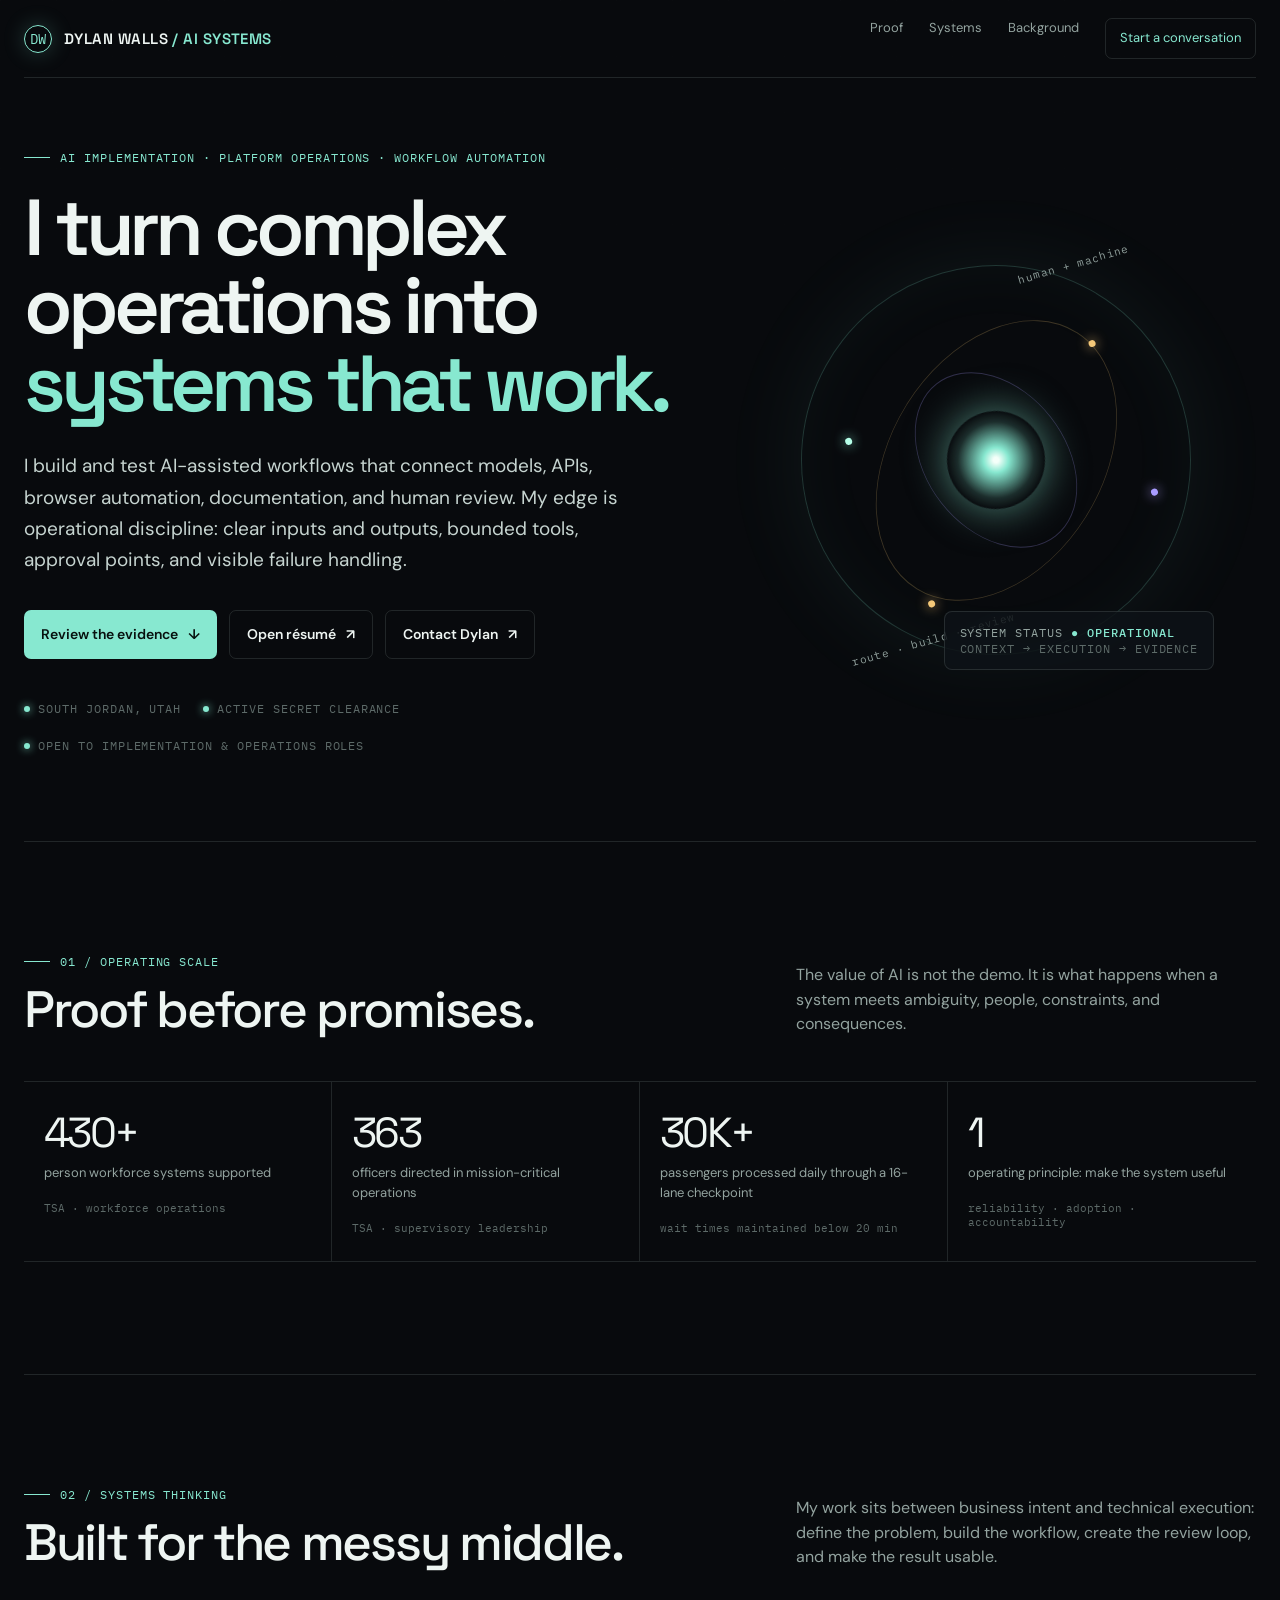
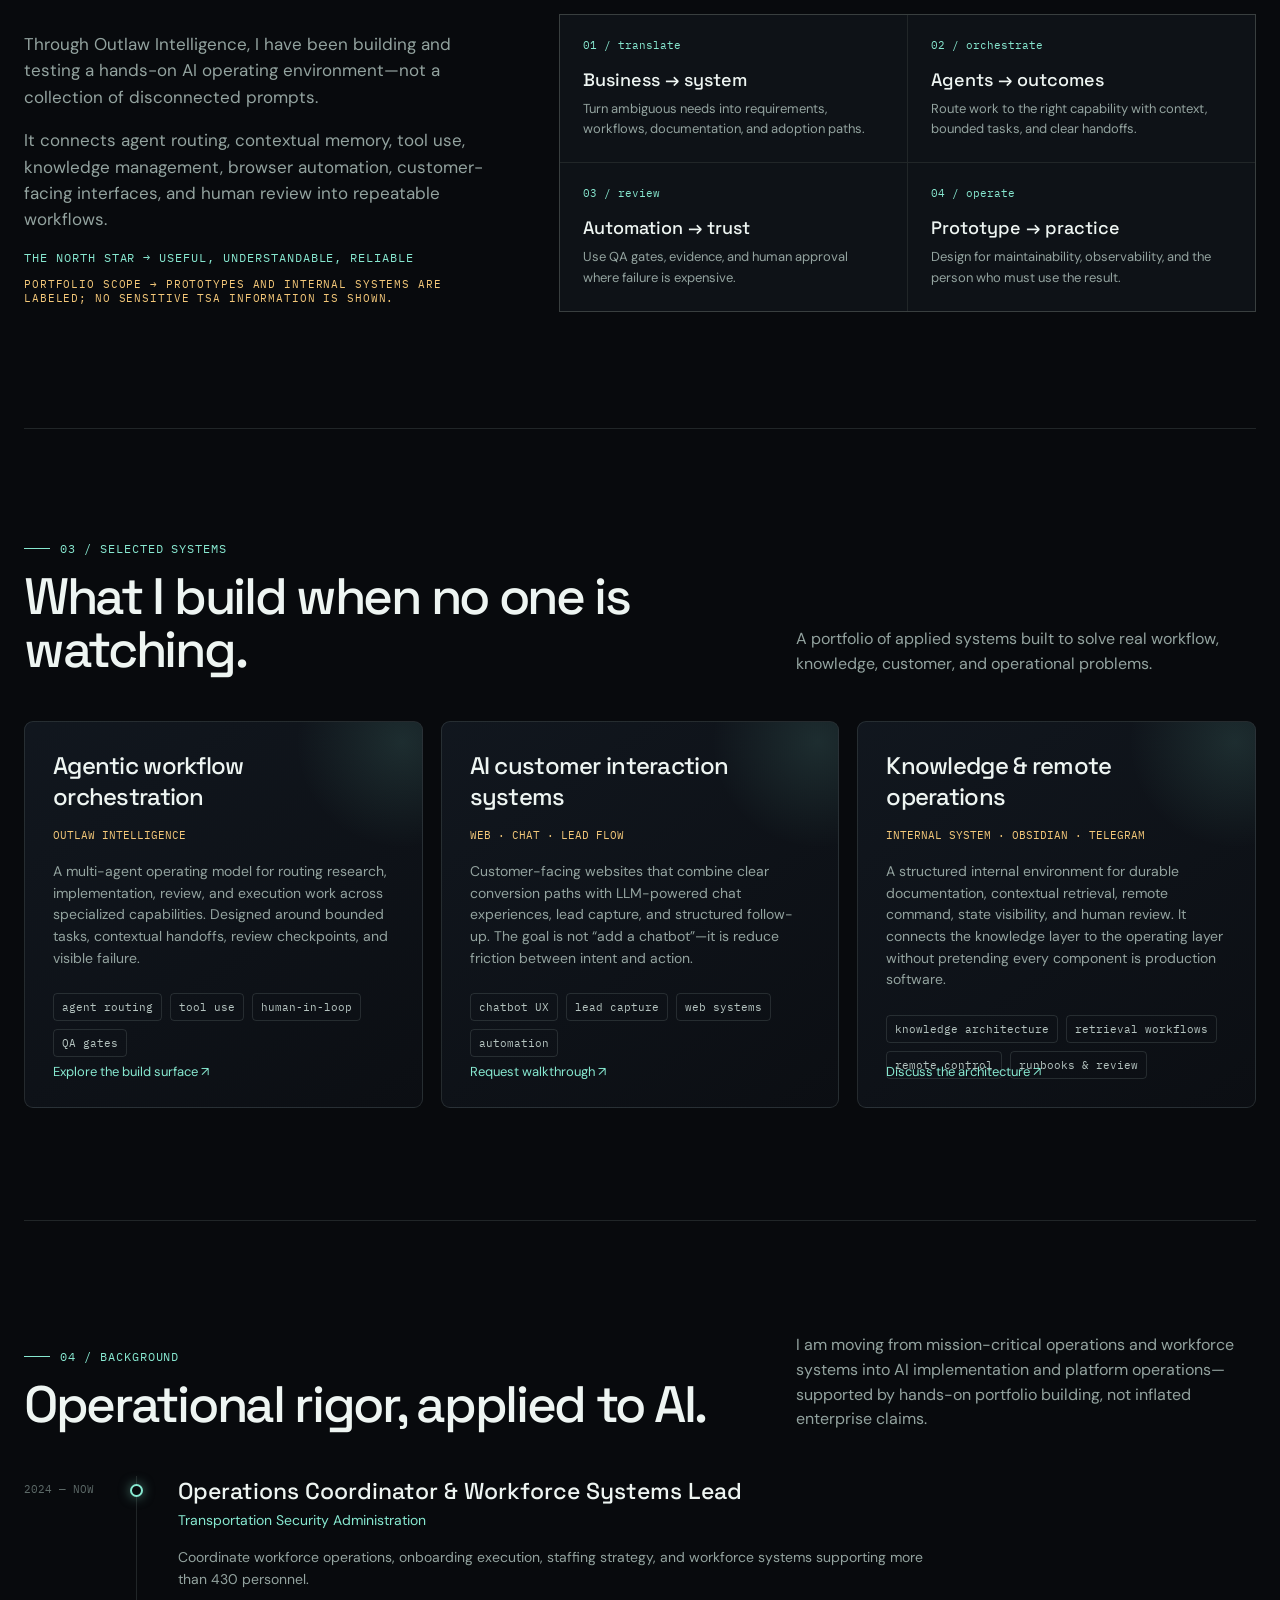
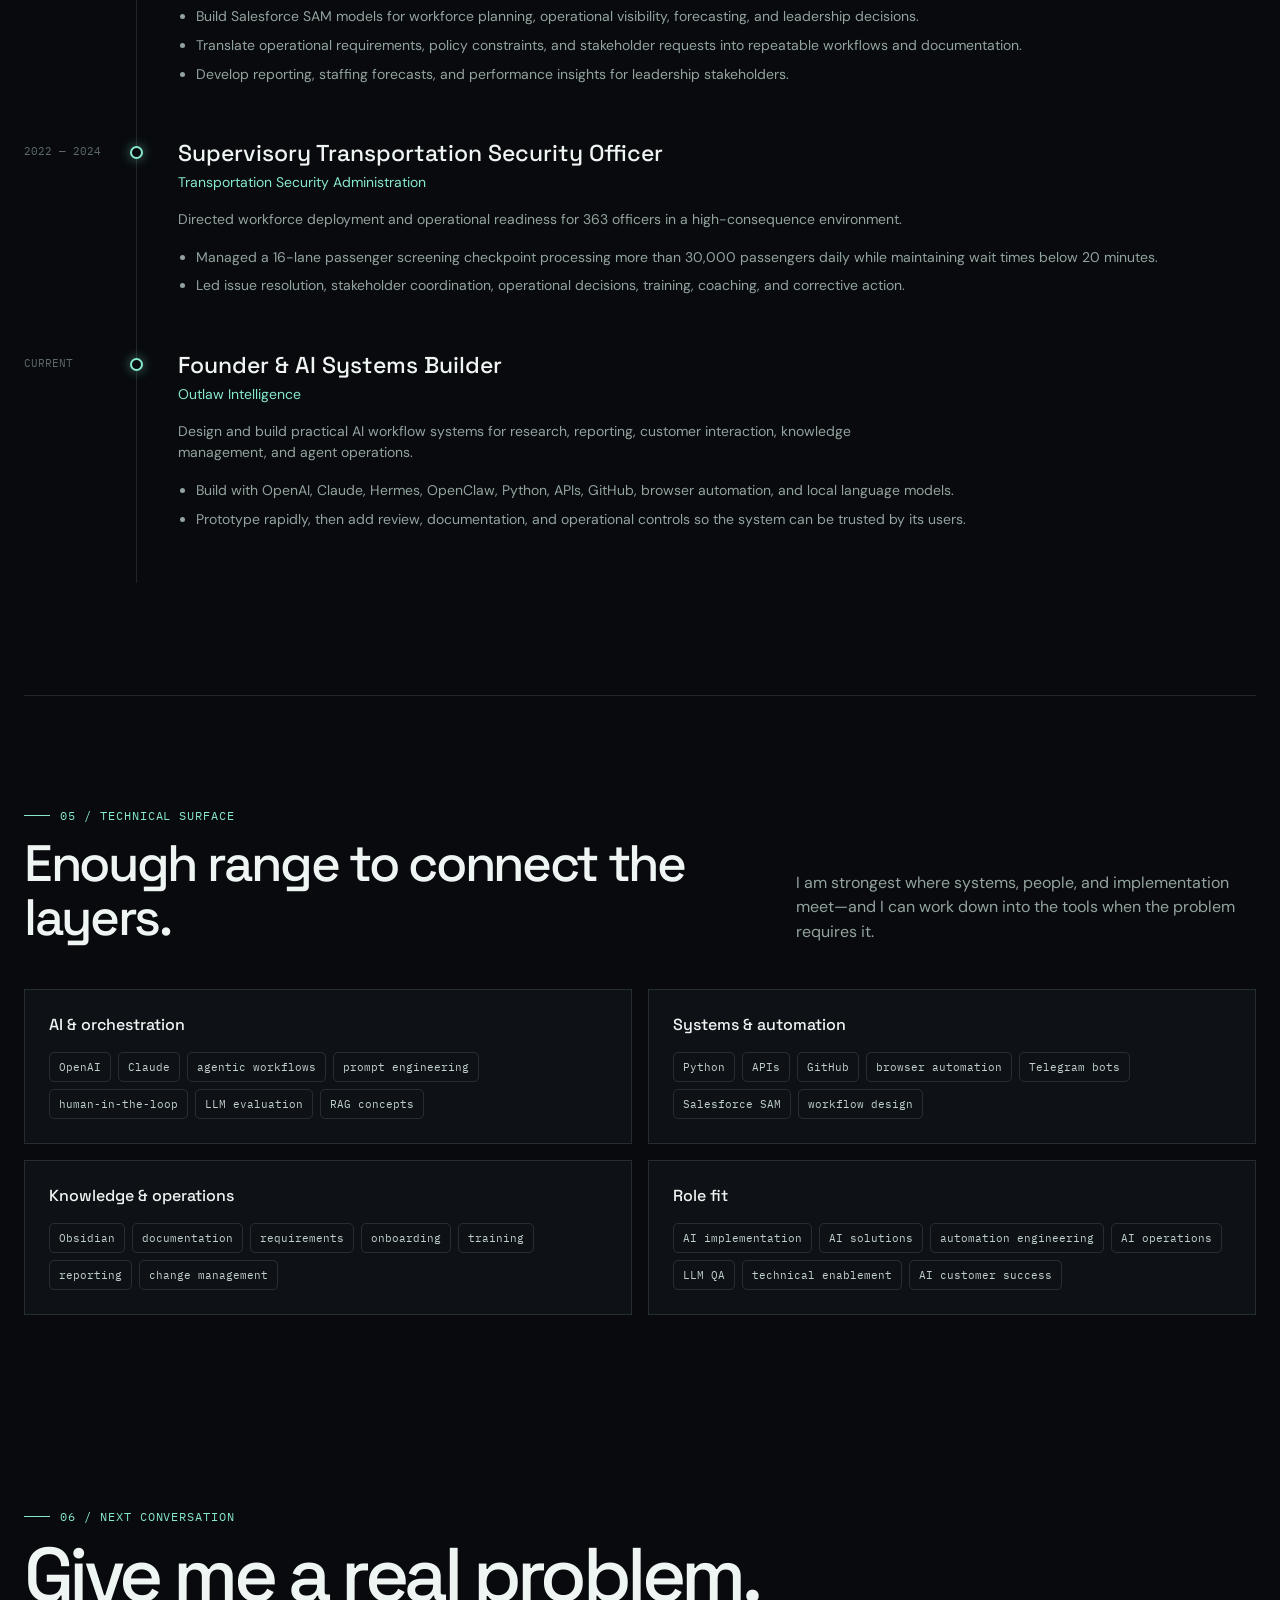
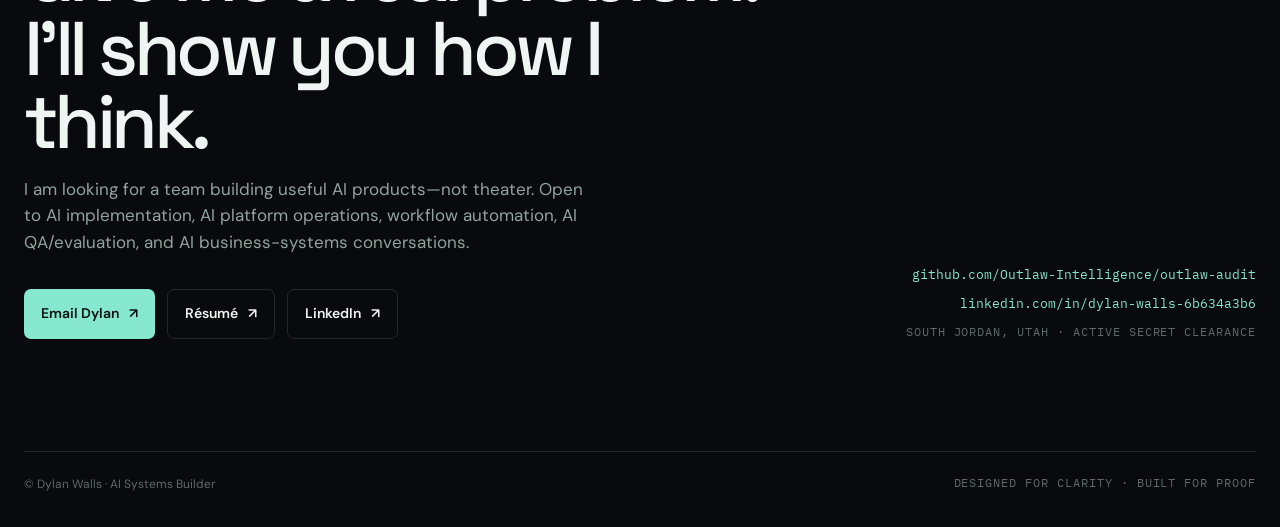
==== index.html @ 28cb9279 "Create recruiter-facing portfolio" ====
<!doctype html>
<html lang="en">
<head>
<meta charset="utf-8">
<meta name="viewport" content="width=device-width,initial-scale=1">
<meta name="description" content="Dylan Walls — AI systems builder, operations engineer, and founder of Outlaw Intelligence.">
<title>Dylan Walls — AI Systems Builder</title>
<link rel="preconnect" href="https://fonts.googleapis.com">
<link rel="preconnect" href="https://fonts.gstatic.com" crossorigin>
<link href="https://fonts.googleapis.com/css2?family=DM+Sans:wght@400;500;600;700&family=Space+Grotesk:wght@400;500;600;700&family=IBM+Plex+Mono:wght@400;500&display=swap" rel="stylesheet">
<style>
:root{--bg:#080a0d;--panel:#0e1217;--panel2:#121820;--ink:#eef5f2;--muted:#93a39f;--faint:#5d6a68;--line:rgba(208,231,224,.13);--cyan:#87e8d0;--cyan2:#b6ffe8;--gold:#f4c879;--violet:#a99cff;--red:#ff8f7a;--max:1240px}
*{box-sizing:border-box}html{scroll-behavior:smooth}body{margin:0;background:var(--bg);color:var(--ink);font-family:'DM Sans',system-ui,sans-serif;line-height:1.55}body:before{content:"";position:fixed;inset:0;pointer-events:none;opacity:.18;background-image:linear-gradient(rgba(255,255,255,.035) 1px,transparent 1px),linear-gradient(90deg,rgba(255,255,255,.035) 1px,transparent 1px);background-size:56px 56px;mask-image:linear-gradient(to bottom,black,transparent 72%)}a{color:inherit;text-decoration:none}.wrap{width:min(calc(100% - 48px),var(--max));margin:auto}.mono{font:12px 'IBM Plex Mono',monospace;letter-spacing:.08em;text-transform:uppercase}.eyebrow{color:var(--cyan);display:flex;align-items:center;gap:10px}.eyebrow:before{content:"";width:26px;height:1px;background:var(--cyan)}
nav{height:78px;display:flex;align-items:center;justify-content:space-between;border-bottom:1px solid var(--line);position:relative;z-index:2}.brand{display:flex;align-items:center;gap:12px;font:600 15px 'Space Grotesk',sans-serif;letter-spacing:.03em}.mark{width:28px;height:28px;border:1px solid var(--cyan);border-radius:50%;display:grid;place-items:center;color:var(--cyan);font:14px 'IBM Plex Mono',monospace;box-shadow:0 0 22px rgba(135,232,208,.22)}nav .links{display:flex;gap:26px;color:var(--muted);font-size:13px}nav .links a:hover{color:var(--ink)}.nav-cta{border:1px solid var(--line);padding:9px 14px;border-radius:7px;color:var(--cyan);font-size:13px}
.hero{min-height:690px;display:grid;grid-template-columns:1.12fr .88fr;gap:48px;align-items:center;position:relative}.hero-copy{padding:72px 0 88px}.hero h1{font:600 clamp(48px,6.2vw,88px)/.98 'Space Grotesk',sans-serif;letter-spacing:-.065em;margin:24px 0 28px;max-width:760px}.hero h1 span{color:var(--cyan)}.lede{font-size:19px;line-height:1.65;color:#c6d4d0;max-width:620px}.actions{display:flex;gap:12px;margin-top:34px;flex-wrap:wrap}.btn{display:inline-flex;align-items:center;gap:10px;padding:13px 17px;border-radius:7px;font-weight:600;font-size:14px;transition:.2s ease}.btn.primary{background:var(--cyan);color:#07100e}.btn.primary:hover{background:var(--cyan2);transform:translateY(-2px)}.btn.ghost{border:1px solid var(--line);color:var(--ink)}.btn.ghost:hover{border-color:var(--cyan);color:var(--cyan)}
.hero-visual{height:450px;position:relative;display:grid;place-items:center}.orbit{width:min(390px,80vw);aspect-ratio:1;border:1px solid rgba(135,232,208,.2);border-radius:50%;position:relative;transform:rotate(-16deg);box-shadow:0 0 90px rgba(135,232,208,.07),inset 0 0 70px rgba(135,232,208,.04)}.orbit:before,.orbit:after{content:"";position:absolute;inset:11%;border:1px solid rgba(244,200,121,.22);border-radius:50%;transform:rotate(48deg) scaleX(.7)}.orbit:after{inset:25%;border-color:rgba(169,156,255,.25);transform:rotate(-22deg) scaleX(.72)}.core{position:absolute;left:50%;top:50%;width:98px;height:98px;transform:translate(-50%,-50%);border-radius:50%;background:radial-gradient(circle,#f4fff9 0 4%,var(--cyan) 18%,rgba(135,232,208,.16) 55%,transparent 72%);filter:blur(.2px);box-shadow:0 0 40px rgba(135,232,208,.55)}.node{position:absolute;width:7px;height:7px;border-radius:50%;background:var(--cyan2);box-shadow:0 0 12px var(--cyan)}.n1{left:14%;top:34%}.n2{right:17%;top:27%;background:var(--gold);box-shadow:0 0 12px var(--gold)}.n3{right:12%;bottom:30%;background:var(--violet);box-shadow:0 0 12px var(--violet)}.n4{left:23%;bottom:18%;background:var(--gold);box-shadow:0 0 12px var(--gold)}.orbit-label{position:absolute;color:var(--muted);font:11px 'IBM Plex Mono',monospace;letter-spacing:.06em}.label-a{top:20px;right:8px}.label-b{bottom:32px;left:0}.signal{position:absolute;bottom:15px;right:8%;padding:13px 15px;background:rgba(14,18,23,.84);border:1px solid var(--line);border-radius:8px;backdrop-filter:blur(12px);font-size:12px;color:var(--muted)}.signal b{color:var(--cyan);font-weight:500}.hero-foot{display:flex;gap:22px;flex-wrap:wrap;margin-top:42px;color:var(--faint);font-size:12px}.hero-foot span{display:flex;align-items:center;gap:8px}.dot{width:6px;height:6px;border-radius:50%;background:var(--cyan);box-shadow:0 0 9px var(--cyan)}
.section{padding:112px 0;border-top:1px solid var(--line)}.section-head{display:flex;justify-content:space-between;gap:30px;align-items:end;margin-bottom:44px}.section h2{font:500 clamp(30px,4vw,52px)/1.05 'Space Grotesk',sans-serif;letter-spacing:-.045em;margin:14px 0 0}.section-intro{max-width:460px;color:var(--muted);margin:0}.signal-grid{display:grid;grid-template-columns:repeat(4,1fr);border-top:1px solid var(--line);border-bottom:1px solid var(--line)}.signal-cell{padding:24px 20px 26px;border-right:1px solid var(--line)}.signal-cell:last-child{border-right:0}.signal-num{font:42px 'Space Grotesk',sans-serif;color:var(--ink);letter-spacing:-.06em}.signal-label{color:var(--muted);font-size:13px;margin-top:4px}.signal-note{font:11px 'IBM Plex Mono',monospace;color:var(--faint);margin-top:18px}
.system{display:grid;grid-template-columns:.8fr 1.2fr;gap:70px;align-items:start}.system-copy p{color:var(--muted);font-size:17px}.principles{display:grid;grid-template-columns:1fr 1fr;gap:1px;background:var(--line);border:1px solid var(--line)}.principle{background:var(--panel);padding:23px}.principle h3{font:500 18px 'Space Grotesk',sans-serif;margin:0 0 8px}.principle p{font-size:13px;color:var(--muted);margin:0}.index{color:var(--cyan);font:11px 'IBM Plex Mono',monospace;display:block;margin-bottom:16px}
.projects{display:grid;grid-template-columns:repeat(3,1fr);gap:18px}.project{background:linear-gradient(145deg,rgba(18,24,32,.95),rgba(12,15,20,.95));border:1px solid var(--line);padding:28px;border-radius:9px;position:relative;overflow:hidden;min-height:320px}.project:after{content:"";position:absolute;width:220px;height:220px;border-radius:50%;right:-90px;top:-90px;background:radial-gradient(circle,rgba(135,232,208,.12),transparent 68%)}.project-top{display:flex;justify-content:space-between;gap:20px}.project h3{font:500 24px 'Space Grotesk',sans-serif;letter-spacing:-.03em;margin:0 0 10px}.project p{color:var(--muted);max-width:520px;font-size:14px}.project-tag{color:var(--gold);font:11px 'IBM Plex Mono',monospace;white-space:nowrap}.project ul{padding:0;margin:24px 0 0;list-style:none;display:flex;gap:8px;flex-wrap:wrap}.project li{border:1px solid var(--line);color:#b5c4c0;padding:6px 8px;border-radius:4px;font:11px 'IBM Plex Mono',monospace}.project-link{position:absolute;bottom:25px;color:var(--cyan);font-size:13px}.project-link:after{content:"  ↗"}
.timeline{position:relative;margin-top:20px}.timeline:before{content:"";position:absolute;left:112px;top:0;bottom:0;width:1px;background:var(--line)}.role{display:grid;grid-template-columns:112px 1fr;gap:42px;padding:0 0 46px}.role-time{color:var(--faint);font:11px 'IBM Plex Mono',monospace;padding-top:6px}.role-body{position:relative}.role-body:before{content:"";position:absolute;left:-48px;top:8px;width:9px;height:9px;border:2px solid var(--cyan);background:var(--bg);border-radius:50%;box-shadow:0 0 12px rgba(135,232,208,.5)}.role h3{font:500 23px 'Space Grotesk',sans-serif;margin:0}.role-company{color:var(--cyan);font-size:14px;margin:4px 0 15px}.role p{color:var(--muted);font-size:14px;max-width:750px;margin:0}.role ul{color:var(--muted);font-size:14px;margin:16px 0 0;padding-left:18px}.role li{margin:7px 0}
.stack{display:grid;grid-template-columns:1fr 1fr;gap:16px}.stack-block{padding:24px;border:1px solid var(--line);background:var(--panel)}.stack-block h3{font:500 16px 'Space Grotesk',sans-serif;margin:0 0 17px}.chips{display:flex;gap:7px;flex-wrap:wrap}.chip{padding:7px 9px;border:1px solid var(--line);border-radius:5px;color:#c1d0cb;font:11px 'IBM Plex Mono',monospace}.contact{padding:82px 0 112px;display:grid;grid-template-columns:1fr auto;align-items:end;gap:30px}.contact h2{font:500 clamp(38px,6vw,76px)/.97 'Space Grotesk',sans-serif;letter-spacing:-.06em;margin:14px 0;max-width:760px}.contact p{color:var(--muted);font-size:17px;max-width:570px}.contact-links{display:flex;flex-direction:column;gap:12px;align-items:flex-end}.contact-links a{color:var(--cyan);font:13px 'IBM Plex Mono',monospace}.contact-links a:hover{text-decoration:underline}footer{border-top:1px solid var(--line);padding:23px 0 34px;display:flex;justify-content:space-between;color:var(--faint);font-size:12px}.reveal{opacity:0;transform:translateY(14px);animation:in .8s ease forwards}.d2{animation-delay:.12s}.d3{animation-delay:.24s}@keyframes in{to{opacity:1;transform:none}}@media (prefers-reduced-motion:reduce){html{scroll-behavior:auto}.reveal{animation:none;opacity:1;transform:none}}@media(max-width:820px){.wrap{width:min(calc(100% - 32px),var(--max))}nav .links{display:none}.hero{grid-template-columns:1fr;min-height:auto}.hero-copy{padding:72px 0 0}.hero-visual{height:380px}.section{padding:78px 0}.section-head,.contact{display:block}.section-intro{margin-top:20px}.signal-grid{grid-template-columns:1fr 1fr}.signal-cell:nth-child(2){border-right:0}.signal-cell:nth-child(-n+2){border-bottom:1px solid var(--line)}.projects,.system{grid-template-columns:1fr;gap:16px}.stack{grid-template-columns:1fr}.contact-links{align-items:flex-start;margin-top:30px}.timeline:before{left:0}.role{grid-template-columns:1fr;gap:9px;padding-left:24px}.role-body:before{left:-29px}.role-time{padding-top:0}.hero h1{font-size:clamp(46px,14vw,72px)}}
</style>
</head>
<body>
<div class="wrap">
<nav><a class="brand" href="#top"><span class="mark">DW</span><span>DYLAN WALLS<span style="color:var(--cyan)"> / AI SYSTEMS</span></span></a><div class="links"><a href="#proof">Proof</a><a href="#systems">Systems</a><a href="#experience">Background</a><a href="#contact" class="nav-cta">Start a conversation</a></div></nav>
<main id="top">
<section class="hero">
<div class="hero-copy reveal"><div class="eyebrow mono">AI implementation · platform operations · workflow automation</div><h1>I turn complex operations into <span>systems that work.</span></h1><p class="lede">I build and test AI-assisted workflows that connect models, APIs, browser automation, documentation, and human review. My edge is operational discipline: clear inputs and outputs, bounded tools, approval points, and visible failure handling.</p><div class="actions"><a class="btn primary" href="#proof">Review the evidence <span>↓</span></a><a class="btn ghost" href="Dylan_Walls_Public_Resume.pdf" target="_blank">Open résumé <span>↗</span></a><a class="btn ghost" href="https://www.linkedin.com/in/dylan-walls-6b634a3b6">Contact Dylan <span>↗</span></a></div><div class="hero-foot mono"><span><i class="dot"></i> South Jordan, Utah</span><span><i class="dot"></i> Active Secret clearance</span><span><i class="dot"></i> Open to implementation & operations roles</span></div></div>
<div class="hero-visual reveal d2"><div class="orbit"><span class="core"></span><span class="node n1"></span><span class="node n2"></span><span class="node n3"></span><span class="node n4"></span><span class="orbit-label label-a">human + machine</span><span class="orbit-label label-b">route · build · review</span></div><div class="signal mono">SYSTEM STATUS <b>● OPERATIONAL</b><br><span style="color:var(--faint)">context → execution → evidence</span></div></div>
</section>
<section class="section reveal" id="proof"><div class="section-head"><div><div class="eyebrow mono">01 / operating scale</div><h2>Proof before promises.</h2></div><p class="section-intro">The value of AI is not the demo. It is what happens when a system meets ambiguity, people, constraints, and consequences.</p></div><div class="signal-grid"><div class="signal-cell"><div class="signal-num">430+</div><div class="signal-label">person workforce systems supported</div><div class="signal-note">TSA · workforce operations</div></div><div class="signal-cell"><div class="signal-num">363</div><div class="signal-label">officers directed in mission-critical operations</div><div class="signal-note">TSA · supervisory leadership</div></div><div class="signal-cell"><div class="signal-num">30K+</div><div class="signal-label">passengers processed daily through a 16-lane checkpoint</div><div class="signal-note">wait times maintained below 20 min</div></div><div class="signal-cell"><div class="signal-num">1</div><div class="signal-label">operating principle: make the system useful</div><div class="signal-note">reliability · adoption · accountability</div></div></div></section>
<section class="section" id="systems"><div class="section-head"><div><div class="eyebrow mono">02 / systems thinking</div><h2>Built for the messy middle.</h2></div><p class="section-intro">My work sits between business intent and technical execution: define the problem, build the workflow, create the review loop, and make the result usable.</p></div><div class="system"><div class="system-copy"><p>Through Outlaw Intelligence, I have been building and testing a hands-on AI operating environment—not a collection of disconnected prompts.</p><p>It connects agent routing, contextual memory, tool use, knowledge management, browser automation, customer-facing interfaces, and human review into repeatable workflows.</p><p class="mono" style="color:var(--cyan);font-size:12px">The north star → useful, understandable, reliable</p><p class="mono" style="color:var(--gold);font-size:11px">Portfolio scope → prototypes and internal systems are labeled; no sensitive TSA information is shown.</p></div><div class="principles"><div class="principle"><span class="index">01 / translate</span><h3>Business → system</h3><p>Turn ambiguous needs into requirements, workflows, documentation, and adoption paths.</p></div><div class="principle"><span class="index">02 / orchestrate</span><h3>Agents → outcomes</h3><p>Route work to the right capability with context, bounded tasks, and clear handoffs.</p></div><div class="principle"><span class="index">03 / review</span><h3>Automation → trust</h3><p>Use QA gates, evidence, and human approval where failure is expensive.</p></div><div class="principle"><span class="index">04 / operate</span><h3>Prototype → practice</h3><p>Design for maintainability, observability, and the person who must use the result.</p></div></div></div></section>
<section class="section" id="projects"><div class="section-head"><div><div class="eyebrow mono">03 / selected systems</div><h2>What I build when no one is watching.</h2></div><p class="section-intro">A portfolio of applied systems built to solve real workflow, knowledge, customer, and operational problems.</p></div><div class="projects"><article class="project"><div class="project-top"><div><h3>Agentic workflow orchestration</h3><span class="project-tag">OUTLAW INTELLIGENCE</span></div></div><p>A multi-agent operating model for routing research, implementation, review, and execution work across specialized capabilities. Designed around bounded tasks, contextual handoffs, review checkpoints, and visible failure.</p><ul><li>agent routing</li><li>tool use</li><li>human-in-loop</li><li>QA gates</li></ul><a class="project-link" href="https://github.com/Outlaw-Intelligence/outlaw-audit" target="_blank" rel="noreferrer">Explore the build surface</a></article><article class="project"><div class="project-top"><div><h3>AI customer interaction systems</h3><span class="project-tag">WEB · CHAT · LEAD FLOW</span></div></div><p>Customer-facing websites that combine clear conversion paths with LLM-powered chat experiences, lead capture, and structured follow-up. The goal is not “add a chatbot”—it is reduce friction between intent and action.</p><ul><li>chatbot UX</li><li>lead capture</li><li>web systems</li><li>automation</li></ul><a class="project-link" href="https://www.linkedin.com/in/dylan-walls-6b634a3b6">Request walkthrough</a></article><article class="project"><div class="project-top"><div><h3>Knowledge & remote operations</h3><span class="project-tag">INTERNAL SYSTEM · OBSIDIAN · TELEGRAM</span></div></div><p>A structured internal environment for durable documentation, contextual retrieval, remote command, state visibility, and human review. It connects the knowledge layer to the operating layer without pretending every component is production software.</p><ul><li>knowledge architecture</li><li>retrieval workflows</li><li>remote control</li><li>runbooks & review</li></ul><a class="project-link" href="https://www.linkedin.com/in/dylan-walls-6b634a3b6">Discuss the architecture</a></article></div></section>
<section class="section" id="experience"><div class="section-head"><div><div class="eyebrow mono">04 / background</div><h2>Operational rigor, applied to AI.</h2></div><p class="section-intro">I am moving from mission-critical operations and workforce systems into AI implementation and platform operations—supported by hands-on portfolio building, not inflated enterprise claims.</p></div><div class="timeline"><article class="role"><div class="role-time">2024 — NOW</div><div class="role-body"><h3>Operations Coordinator & Workforce Systems Lead</h3><div class="role-company">Transportation Security Administration</div><p>Coordinate workforce operations, onboarding execution, staffing strategy, and workforce systems supporting more than 430 personnel.</p><ul><li>Build Salesforce SAM models for workforce planning, operational visibility, forecasting, and leadership decisions.</li><li>Translate operational requirements, policy constraints, and stakeholder requests into repeatable workflows and documentation.</li><li>Develop reporting, staffing forecasts, and performance insights for leadership stakeholders.</li></ul></div></article><article class="role"><div class="role-time">2022 — 2024</div><div class="role-body"><h3>Supervisory Transportation Security Officer</h3><div class="role-company">Transportation Security Administration</div><p>Directed workforce deployment and operational readiness for 363 officers in a high-consequence environment.</p><ul><li>Managed a 16-lane passenger screening checkpoint processing more than 30,000 passengers daily while maintaining wait times below 20 minutes.</li><li>Led issue resolution, stakeholder coordination, operational decisions, training, coaching, and corrective action.</li></ul></div></article><article class="role"><div class="role-time">CURRENT</div><div class="role-body"><h3>Founder & AI Systems Builder</h3><div class="role-company">Outlaw Intelligence</div><p>Design and build practical AI workflow systems for research, reporting, customer interaction, knowledge management, and agent operations.</p><ul><li>Build with OpenAI, Claude, Hermes, OpenClaw, Python, APIs, GitHub, browser automation, and local language models.</li><li>Prototype rapidly, then add review, documentation, and operational controls so the system can be trusted by its users.</li></ul></div></article></div></section>
<section class="section" id="stack"><div class="section-head"><div><div class="eyebrow mono">05 / technical surface</div><h2>Enough range to connect the layers.</h2></div><p class="section-intro">I am strongest where systems, people, and implementation meet—and I can work down into the tools when the problem requires it.</p></div><div class="stack"><div class="stack-block"><h3>AI & orchestration</h3><div class="chips"><span class="chip">OpenAI</span><span class="chip">Claude</span><span class="chip">agentic workflows</span><span class="chip">prompt engineering</span><span class="chip">human-in-the-loop</span><span class="chip">LLM evaluation</span><span class="chip">RAG concepts</span></div></div><div class="stack-block"><h3>Systems & automation</h3><div class="chips"><span class="chip">Python</span><span class="chip">APIs</span><span class="chip">GitHub</span><span class="chip">browser automation</span><span class="chip">Telegram bots</span><span class="chip">Salesforce SAM</span><span class="chip">workflow design</span></div></div><div class="stack-block"><h3>Knowledge & operations</h3><div class="chips"><span class="chip">Obsidian</span><span class="chip">documentation</span><span class="chip">requirements</span><span class="chip">onboarding</span><span class="chip">training</span><span class="chip">reporting</span><span class="chip">change management</span></div></div><div class="stack-block"><h3>Role fit</h3><div class="chips"><span class="chip">AI implementation</span><span class="chip">AI solutions</span><span class="chip">automation engineering</span><span class="chip">AI operations</span><span class="chip">LLM QA</span><span class="chip">technical enablement</span><span class="chip">AI customer success</span></div></div></div></section>
<section class="contact" id="contact"><div><div class="eyebrow mono">06 / next conversation</div><h2>Give me a real problem. I’ll show you how I think.</h2><p>I am looking for a team building useful AI products—not theater. Open to AI implementation, AI platform operations, workflow automation, AI QA/evaluation, and AI business-systems conversations.</p><div class="actions"><a class="btn primary" href="https://www.linkedin.com/in/dylan-walls-6b634a3b6">Email Dylan <span>↗</span></a><a class="btn ghost" href="Dylan_Walls_Public_Resume.pdf" target="_blank">Résumé <span>↗</span></a><a class="btn ghost" href="https://www.linkedin.com/in/dylan-walls-6b634a3b6" target="_blank" rel="noreferrer">LinkedIn <span>↗</span></a></div></div><div class="contact-links"><a href="https://github.com/Outlaw-Intelligence/outlaw-audit" target="_blank" rel="noreferrer">github.com/Outlaw-Intelligence/outlaw-audit</a><a href="https://www.linkedin.com/in/dylan-walls-6b634a3b6" target="_blank" rel="noreferrer">linkedin.com/in/dylan-walls-6b634a3b6</a><span class="mono" style="color:var(--faint)">South Jordan, Utah · active Secret clearance</span></div></section>
</main>
<footer><span>© Dylan Walls · AI Systems Builder</span><span class="mono">designed for clarity · built for proof</span></footer>
</div>
<script>
const observer=new IntersectionObserver(entries=>entries.forEach(e=>{if(e.isIntersecting)e.target.classList.add('reveal')}),{threshold:.08});document.querySelectorAll('.section,.role,.project,.stack-block').forEach(el=>observer.observe(el));
</script>
</body>
</html>
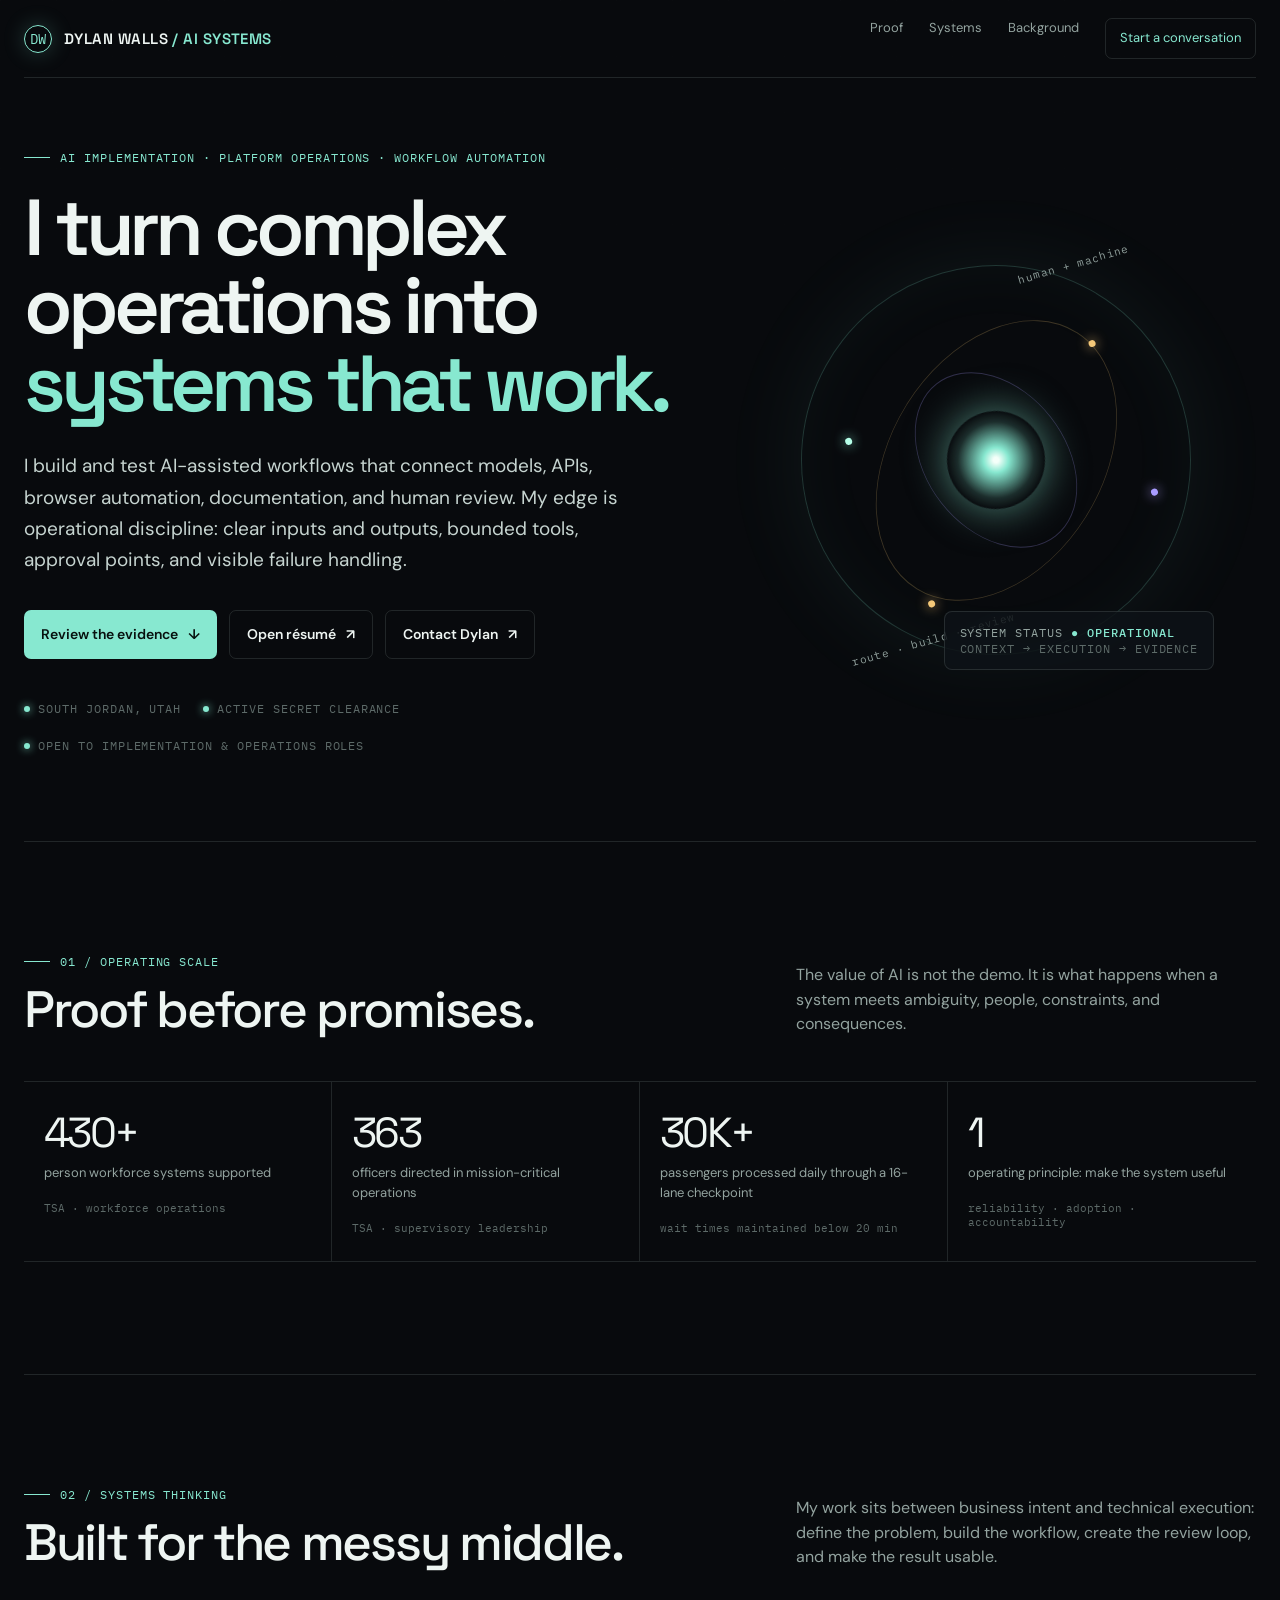
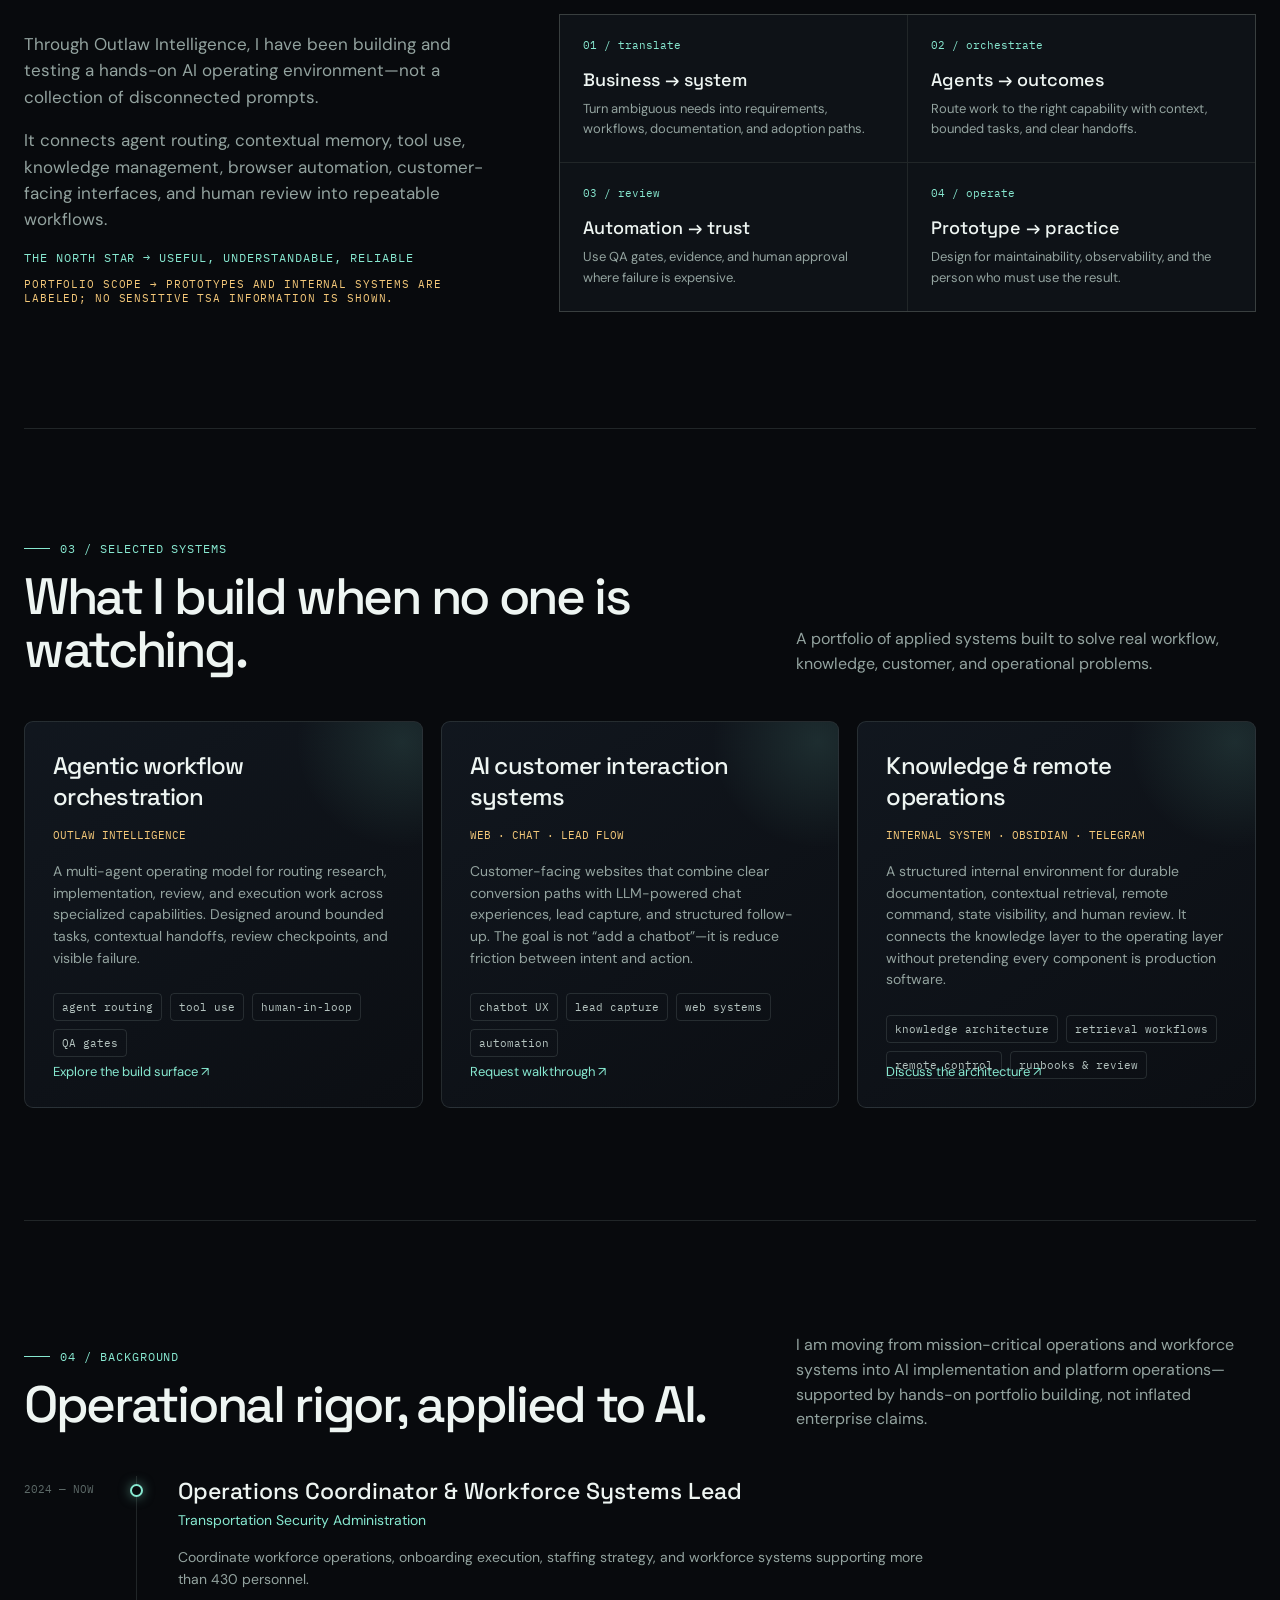
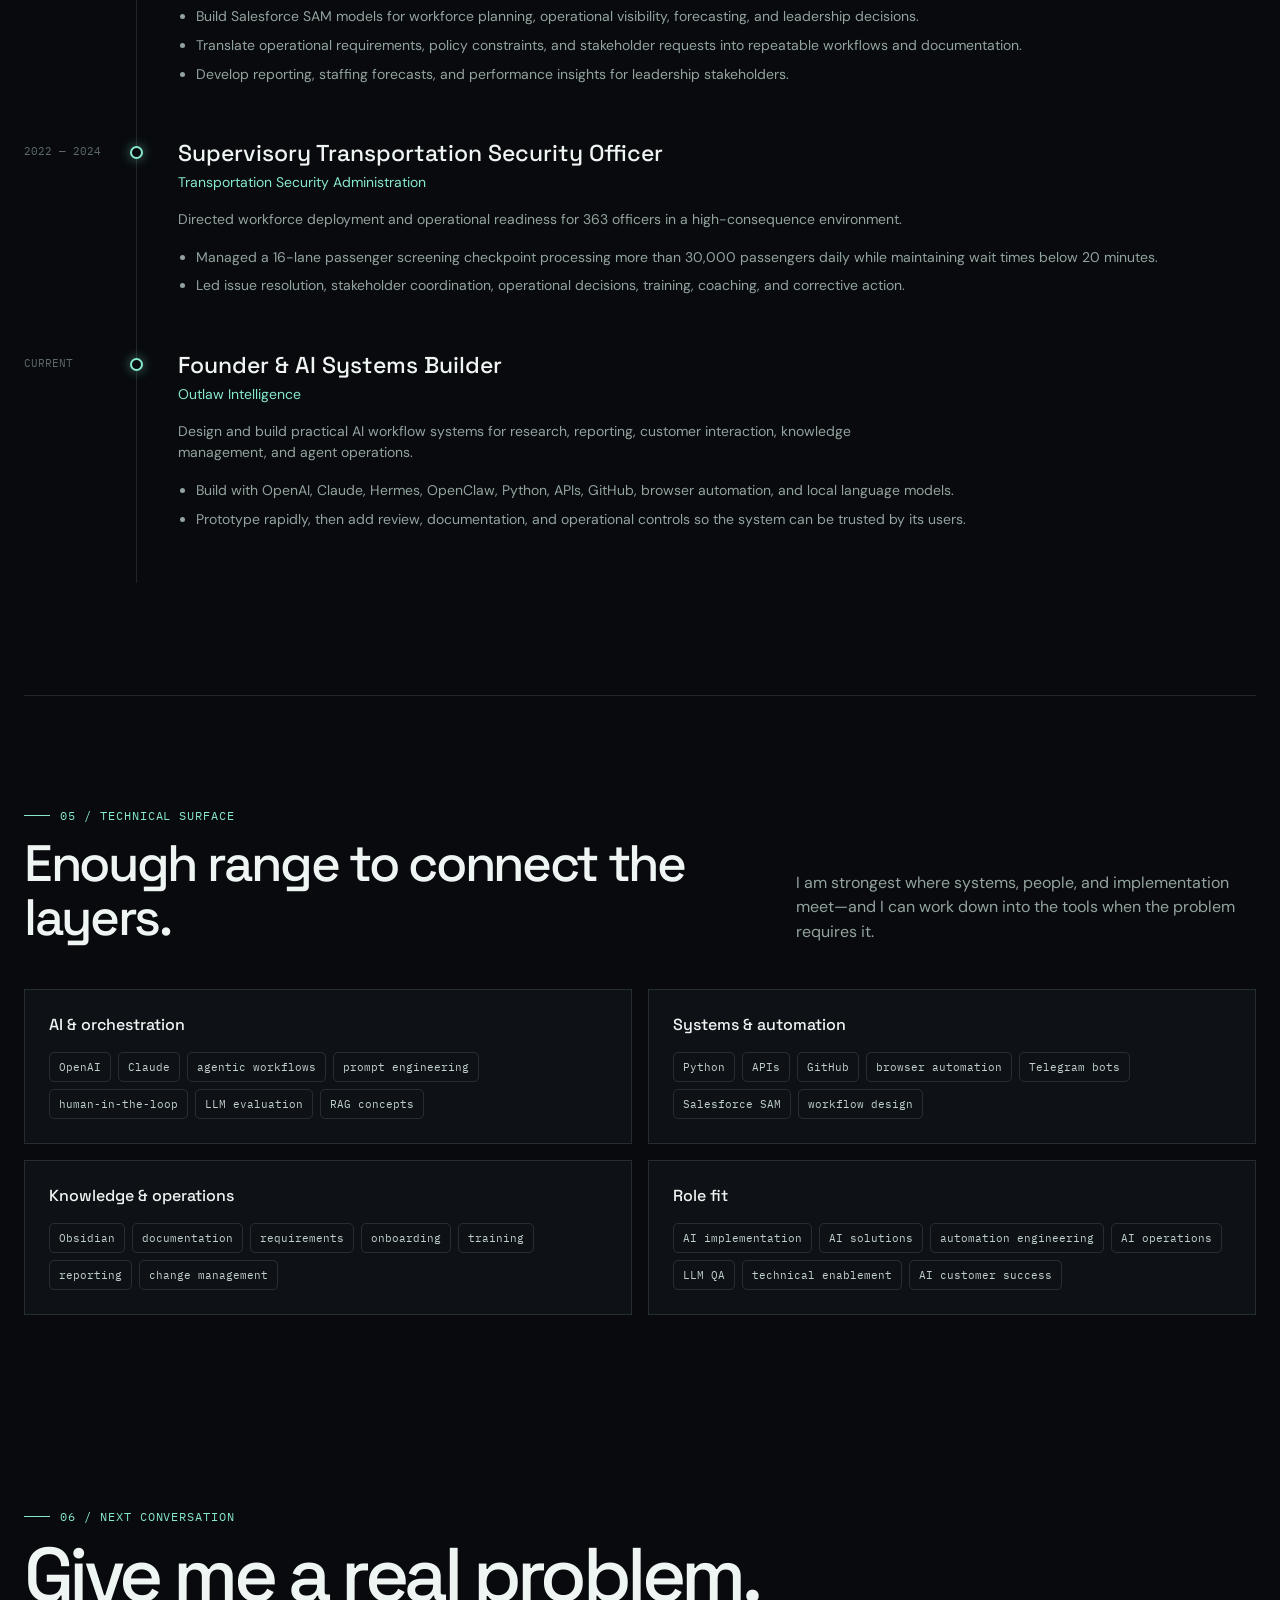
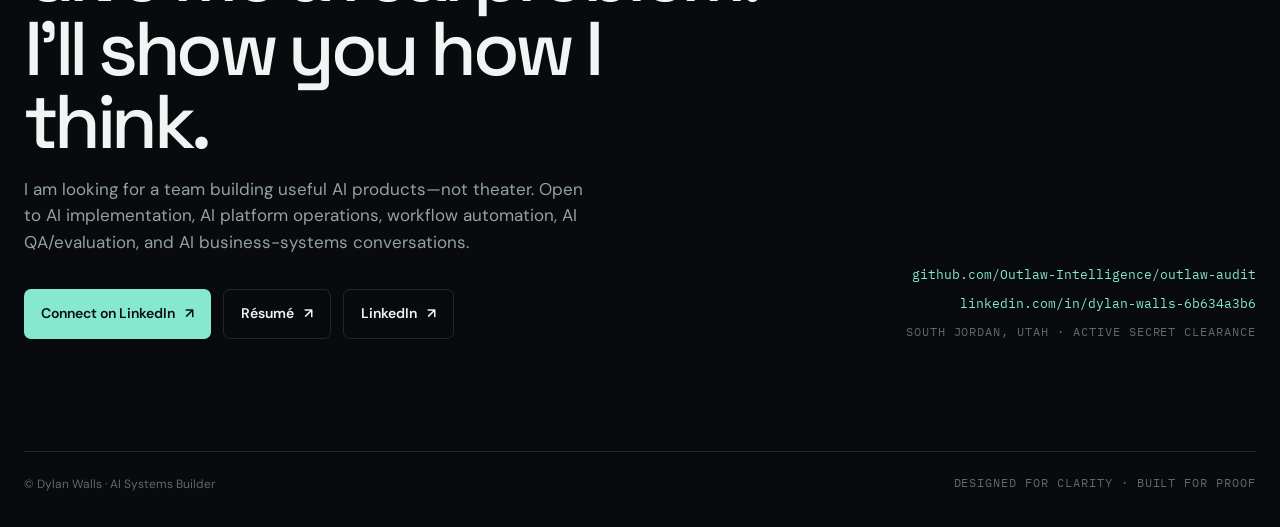
==== commit 05dcbfca: "Sanitize public contact paths" ====
--- a/index.html
+++ b/index.html
@@ -34,7 +34,7 @@
 <section class="section" id="projects"><div class="section-head"><div><div class="eyebrow mono">03 / selected systems</div><h2>What I build when no one is watching.</h2></div><p class="section-intro">A portfolio of applied systems built to solve real workflow, knowledge, customer, and operational problems.</p></div><div class="projects"><article class="project"><div class="project-top"><div><h3>Agentic workflow orchestration</h3><span class="project-tag">OUTLAW INTELLIGENCE</span></div></div><p>A multi-agent operating model for routing research, implementation, review, and execution work across specialized capabilities. Designed around bounded tasks, contextual handoffs, review checkpoints, and visible failure.</p><ul><li>agent routing</li><li>tool use</li><li>human-in-loop</li><li>QA gates</li></ul><a class="project-link" href="https://github.com/Outlaw-Intelligence/outlaw-audit" target="_blank" rel="noreferrer">Explore the build surface</a></article><article class="project"><div class="project-top"><div><h3>AI customer interaction systems</h3><span class="project-tag">WEB · CHAT · LEAD FLOW</span></div></div><p>Customer-facing websites that combine clear conversion paths with LLM-powered chat experiences, lead capture, and structured follow-up. The goal is not “add a chatbot”—it is reduce friction between intent and action.</p><ul><li>chatbot UX</li><li>lead capture</li><li>web systems</li><li>automation</li></ul><a class="project-link" href="https://www.linkedin.com/in/dylan-walls-6b634a3b6">Request walkthrough</a></article><article class="project"><div class="project-top"><div><h3>Knowledge & remote operations</h3><span class="project-tag">INTERNAL SYSTEM · OBSIDIAN · TELEGRAM</span></div></div><p>A structured internal environment for durable documentation, contextual retrieval, remote command, state visibility, and human review. It connects the knowledge layer to the operating layer without pretending every component is production software.</p><ul><li>knowledge architecture</li><li>retrieval workflows</li><li>remote control</li><li>runbooks & review</li></ul><a class="project-link" href="https://www.linkedin.com/in/dylan-walls-6b634a3b6">Discuss the architecture</a></article></div></section>
 <section class="section" id="experience"><div class="section-head"><div><div class="eyebrow mono">04 / background</div><h2>Operational rigor, applied to AI.</h2></div><p class="section-intro">I am moving from mission-critical operations and workforce systems into AI implementation and platform operations—supported by hands-on portfolio building, not inflated enterprise claims.</p></div><div class="timeline"><article class="role"><div class="role-time">2024 — NOW</div><div class="role-body"><h3>Operations Coordinator & Workforce Systems Lead</h3><div class="role-company">Transportation Security Administration</div><p>Coordinate workforce operations, onboarding execution, staffing strategy, and workforce systems supporting more than 430 personnel.</p><ul><li>Build Salesforce SAM models for workforce planning, operational visibility, forecasting, and leadership decisions.</li><li>Translate operational requirements, policy constraints, and stakeholder requests into repeatable workflows and documentation.</li><li>Develop reporting, staffing forecasts, and performance insights for leadership stakeholders.</li></ul></div></article><article class="role"><div class="role-time">2022 — 2024</div><div class="role-body"><h3>Supervisory Transportation Security Officer</h3><div class="role-company">Transportation Security Administration</div><p>Directed workforce deployment and operational readiness for 363 officers in a high-consequence environment.</p><ul><li>Managed a 16-lane passenger screening checkpoint processing more than 30,000 passengers daily while maintaining wait times below 20 minutes.</li><li>Led issue resolution, stakeholder coordination, operational decisions, training, coaching, and corrective action.</li></ul></div></article><article class="role"><div class="role-time">CURRENT</div><div class="role-body"><h3>Founder & AI Systems Builder</h3><div class="role-company">Outlaw Intelligence</div><p>Design and build practical AI workflow systems for research, reporting, customer interaction, knowledge management, and agent operations.</p><ul><li>Build with OpenAI, Claude, Hermes, OpenClaw, Python, APIs, GitHub, browser automation, and local language models.</li><li>Prototype rapidly, then add review, documentation, and operational controls so the system can be trusted by its users.</li></ul></div></article></div></section>
 <section class="section" id="stack"><div class="section-head"><div><div class="eyebrow mono">05 / technical surface</div><h2>Enough range to connect the layers.</h2></div><p class="section-intro">I am strongest where systems, people, and implementation meet—and I can work down into the tools when the problem requires it.</p></div><div class="stack"><div class="stack-block"><h3>AI & orchestration</h3><div class="chips"><span class="chip">OpenAI</span><span class="chip">Claude</span><span class="chip">agentic workflows</span><span class="chip">prompt engineering</span><span class="chip">human-in-the-loop</span><span class="chip">LLM evaluation</span><span class="chip">RAG concepts</span></div></div><div class="stack-block"><h3>Systems & automation</h3><div class="chips"><span class="chip">Python</span><span class="chip">APIs</span><span class="chip">GitHub</span><span class="chip">browser automation</span><span class="chip">Telegram bots</span><span class="chip">Salesforce SAM</span><span class="chip">workflow design</span></div></div><div class="stack-block"><h3>Knowledge & operations</h3><div class="chips"><span class="chip">Obsidian</span><span class="chip">documentation</span><span class="chip">requirements</span><span class="chip">onboarding</span><span class="chip">training</span><span class="chip">reporting</span><span class="chip">change management</span></div></div><div class="stack-block"><h3>Role fit</h3><div class="chips"><span class="chip">AI implementation</span><span class="chip">AI solutions</span><span class="chip">automation engineering</span><span class="chip">AI operations</span><span class="chip">LLM QA</span><span class="chip">technical enablement</span><span class="chip">AI customer success</span></div></div></div></section>
-<section class="contact" id="contact"><div><div class="eyebrow mono">06 / next conversation</div><h2>Give me a real problem. I’ll show you how I think.</h2><p>I am looking for a team building useful AI products—not theater. Open to AI implementation, AI platform operations, workflow automation, AI QA/evaluation, and AI business-systems conversations.</p><div class="actions"><a class="btn primary" href="https://www.linkedin.com/in/dylan-walls-6b634a3b6">Email Dylan <span>↗</span></a><a class="btn ghost" href="Dylan_Walls_Public_Resume.pdf" target="_blank">Résumé <span>↗</span></a><a class="btn ghost" href="https://www.linkedin.com/in/dylan-walls-6b634a3b6" target="_blank" rel="noreferrer">LinkedIn <span>↗</span></a></div></div><div class="contact-links"><a href="https://github.com/Outlaw-Intelligence/outlaw-audit" target="_blank" rel="noreferrer">github.com/Outlaw-Intelligence/outlaw-audit</a><a href="https://www.linkedin.com/in/dylan-walls-6b634a3b6" target="_blank" rel="noreferrer">linkedin.com/in/dylan-walls-6b634a3b6</a><span class="mono" style="color:var(--faint)">South Jordan, Utah · active Secret clearance</span></div></section>
+<section class="contact" id="contact"><div><div class="eyebrow mono">06 / next conversation</div><h2>Give me a real problem. I’ll show you how I think.</h2><p>I am looking for a team building useful AI products—not theater. Open to AI implementation, AI platform operations, workflow automation, AI QA/evaluation, and AI business-systems conversations.</p><div class="actions"><a class="btn primary" href="https://www.linkedin.com/in/dylan-walls-6b634a3b6">Connect on LinkedIn <span>↗</span></a><a class="btn ghost" href="Dylan_Walls_Public_Resume.pdf" target="_blank">Résumé <span>↗</span></a><a class="btn ghost" href="https://www.linkedin.com/in/dylan-walls-6b634a3b6" target="_blank" rel="noreferrer">LinkedIn <span>↗</span></a></div></div><div class="contact-links"><a href="https://github.com/Outlaw-Intelligence/outlaw-audit" target="_blank" rel="noreferrer">github.com/Outlaw-Intelligence/outlaw-audit</a><a href="https://www.linkedin.com/in/dylan-walls-6b634a3b6" target="_blank" rel="noreferrer">linkedin.com/in/dylan-walls-6b634a3b6</a><span class="mono" style="color:var(--faint)">South Jordan, Utah · active Secret clearance</span></div></section>
 </main>
 <footer><span>© Dylan Walls · AI Systems Builder</span><span class="mono">designed for clarity · built for proof</span></footer>
 </div>
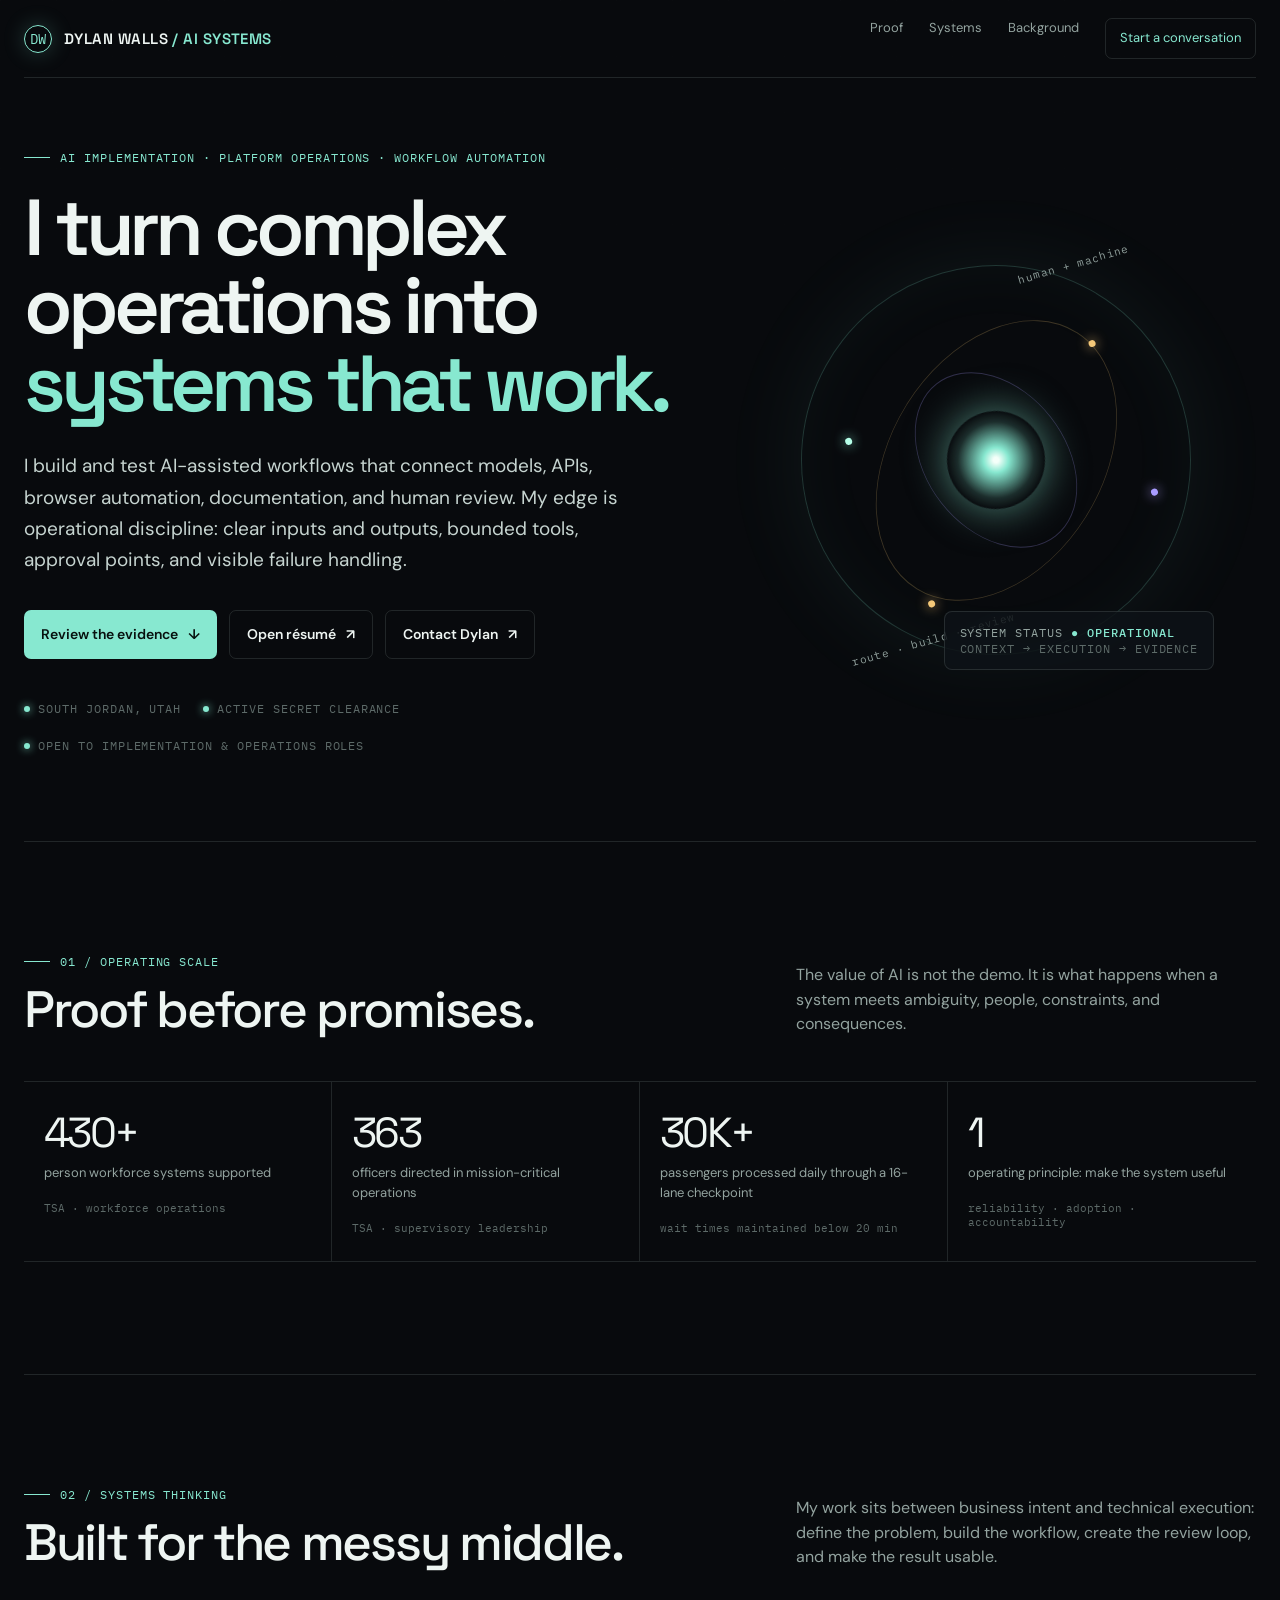
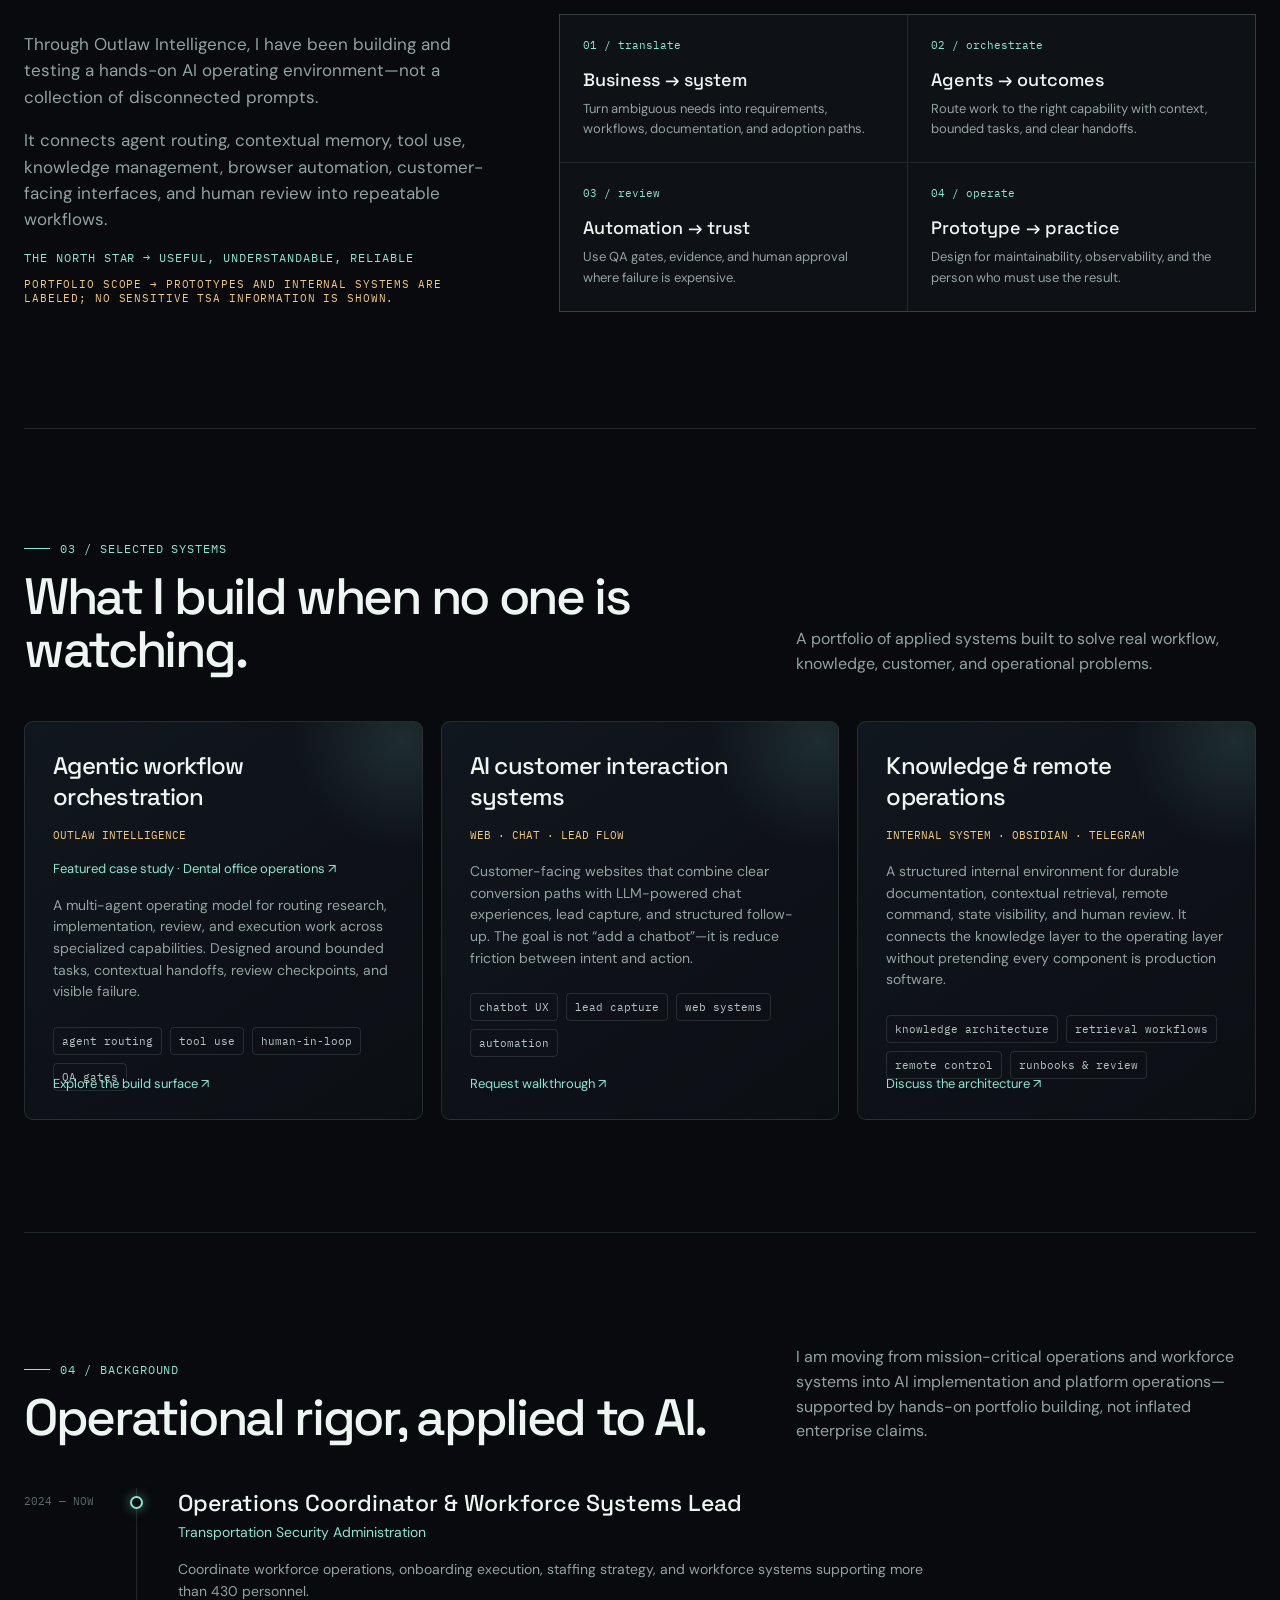
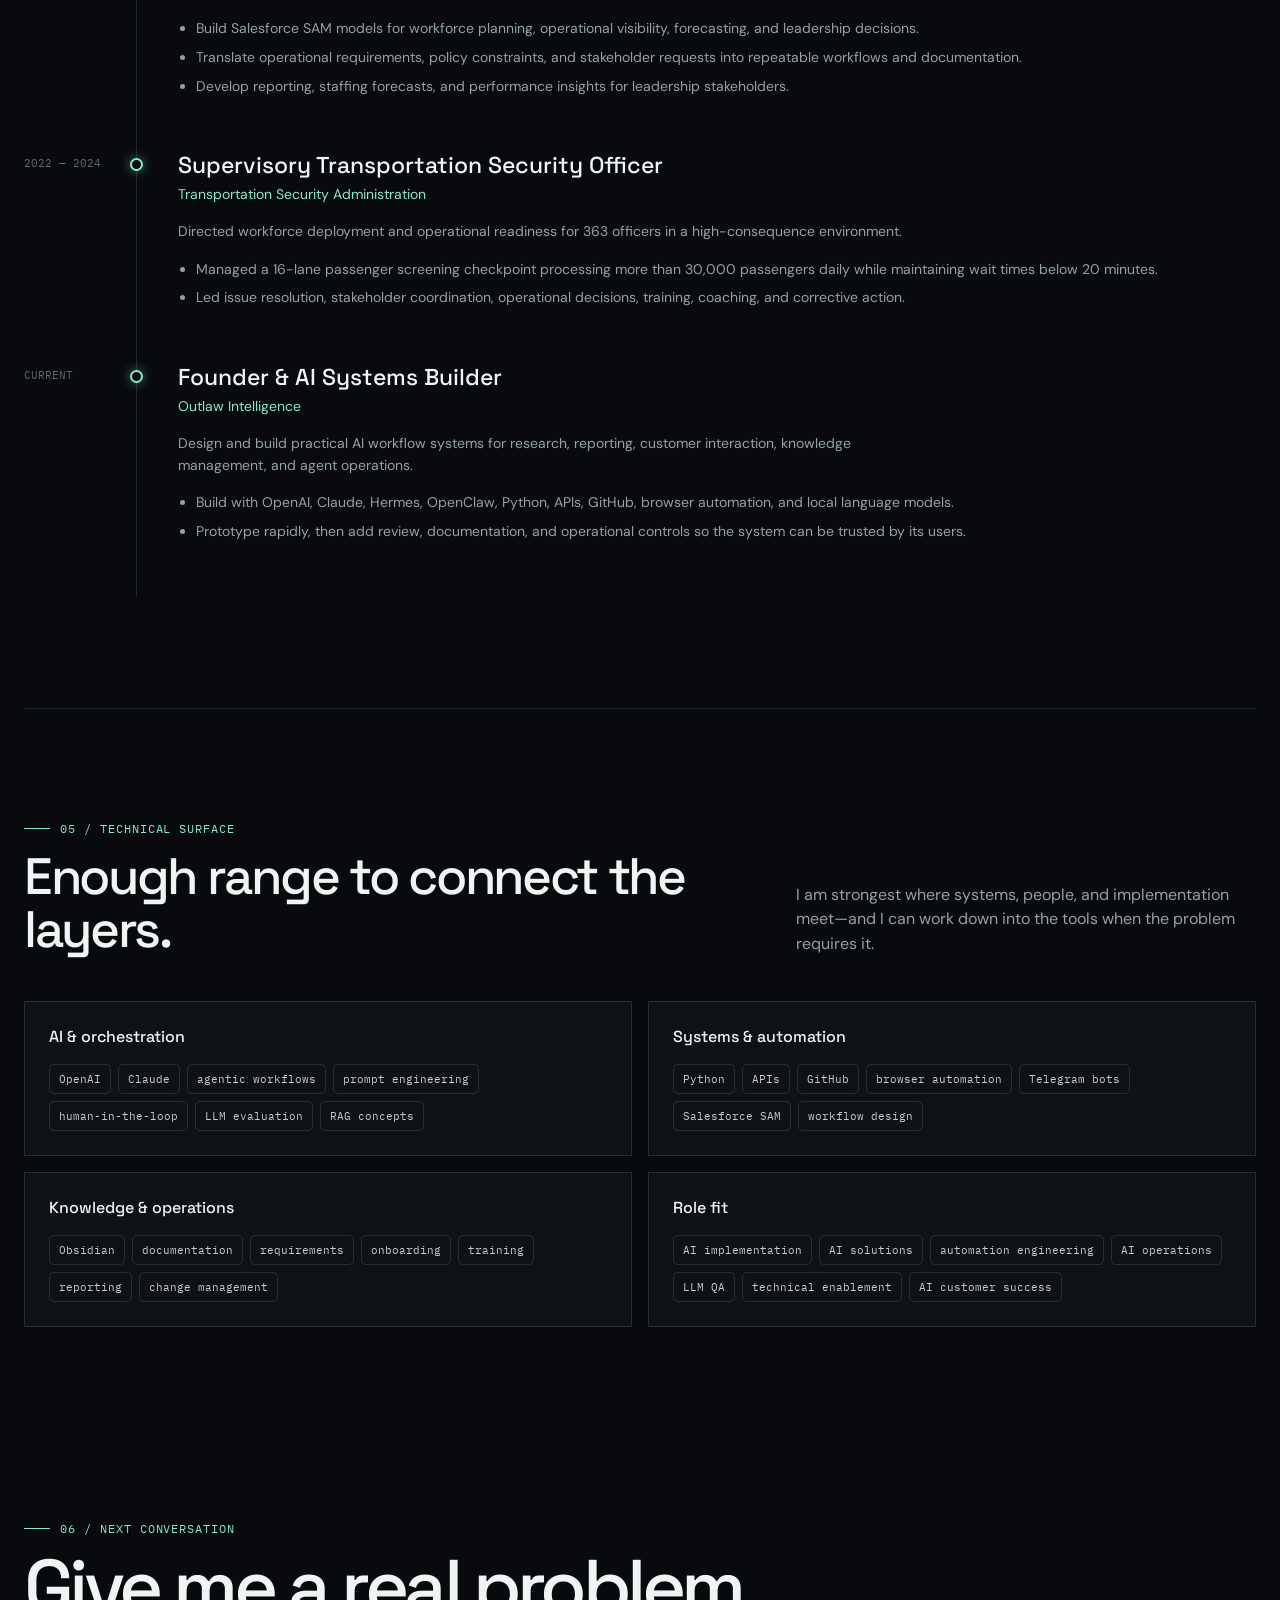
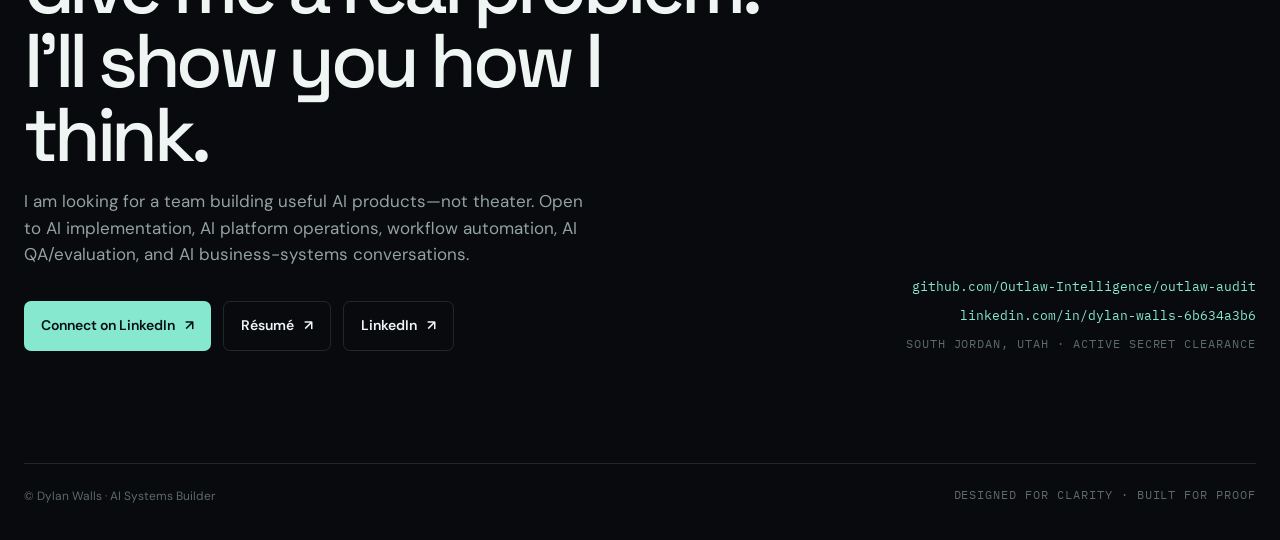
==== commit e2f3a6b1: "Add dental office operations case study" ====
--- a/index.html
+++ b/index.html
@@ -31,7 +31,7 @@
 </section>
 <section class="section reveal" id="proof"><div class="section-head"><div><div class="eyebrow mono">01 / operating scale</div><h2>Proof before promises.</h2></div><p class="section-intro">The value of AI is not the demo. It is what happens when a system meets ambiguity, people, constraints, and consequences.</p></div><div class="signal-grid"><div class="signal-cell"><div class="signal-num">430+</div><div class="signal-label">person workforce systems supported</div><div class="signal-note">TSA · workforce operations</div></div><div class="signal-cell"><div class="signal-num">363</div><div class="signal-label">officers directed in mission-critical operations</div><div class="signal-note">TSA · supervisory leadership</div></div><div class="signal-cell"><div class="signal-num">30K+</div><div class="signal-label">passengers processed daily through a 16-lane checkpoint</div><div class="signal-note">wait times maintained below 20 min</div></div><div class="signal-cell"><div class="signal-num">1</div><div class="signal-label">operating principle: make the system useful</div><div class="signal-note">reliability · adoption · accountability</div></div></div></section>
 <section class="section" id="systems"><div class="section-head"><div><div class="eyebrow mono">02 / systems thinking</div><h2>Built for the messy middle.</h2></div><p class="section-intro">My work sits between business intent and technical execution: define the problem, build the workflow, create the review loop, and make the result usable.</p></div><div class="system"><div class="system-copy"><p>Through Outlaw Intelligence, I have been building and testing a hands-on AI operating environment—not a collection of disconnected prompts.</p><p>It connects agent routing, contextual memory, tool use, knowledge management, browser automation, customer-facing interfaces, and human review into repeatable workflows.</p><p class="mono" style="color:var(--cyan);font-size:12px">The north star → useful, understandable, reliable</p><p class="mono" style="color:var(--gold);font-size:11px">Portfolio scope → prototypes and internal systems are labeled; no sensitive TSA information is shown.</p></div><div class="principles"><div class="principle"><span class="index">01 / translate</span><h3>Business → system</h3><p>Turn ambiguous needs into requirements, workflows, documentation, and adoption paths.</p></div><div class="principle"><span class="index">02 / orchestrate</span><h3>Agents → outcomes</h3><p>Route work to the right capability with context, bounded tasks, and clear handoffs.</p></div><div class="principle"><span class="index">03 / review</span><h3>Automation → trust</h3><p>Use QA gates, evidence, and human approval where failure is expensive.</p></div><div class="principle"><span class="index">04 / operate</span><h3>Prototype → practice</h3><p>Design for maintainability, observability, and the person who must use the result.</p></div></div></div></section>
-<section class="section" id="projects"><div class="section-head"><div><div class="eyebrow mono">03 / selected systems</div><h2>What I build when no one is watching.</h2></div><p class="section-intro">A portfolio of applied systems built to solve real workflow, knowledge, customer, and operational problems.</p></div><div class="projects"><article class="project"><div class="project-top"><div><h3>Agentic workflow orchestration</h3><span class="project-tag">OUTLAW INTELLIGENCE</span></div></div><p>A multi-agent operating model for routing research, implementation, review, and execution work across specialized capabilities. Designed around bounded tasks, contextual handoffs, review checkpoints, and visible failure.</p><ul><li>agent routing</li><li>tool use</li><li>human-in-loop</li><li>QA gates</li></ul><a class="project-link" href="https://github.com/Outlaw-Intelligence/outlaw-audit" target="_blank" rel="noreferrer">Explore the build surface</a></article><article class="project"><div class="project-top"><div><h3>AI customer interaction systems</h3><span class="project-tag">WEB · CHAT · LEAD FLOW</span></div></div><p>Customer-facing websites that combine clear conversion paths with LLM-powered chat experiences, lead capture, and structured follow-up. The goal is not “add a chatbot”—it is reduce friction between intent and action.</p><ul><li>chatbot UX</li><li>lead capture</li><li>web systems</li><li>automation</li></ul><a class="project-link" href="https://www.linkedin.com/in/dylan-walls-6b634a3b6">Request walkthrough</a></article><article class="project"><div class="project-top"><div><h3>Knowledge & remote operations</h3><span class="project-tag">INTERNAL SYSTEM · OBSIDIAN · TELEGRAM</span></div></div><p>A structured internal environment for durable documentation, contextual retrieval, remote command, state visibility, and human review. It connects the knowledge layer to the operating layer without pretending every component is production software.</p><ul><li>knowledge architecture</li><li>retrieval workflows</li><li>remote control</li><li>runbooks & review</li></ul><a class="project-link" href="https://www.linkedin.com/in/dylan-walls-6b634a3b6">Discuss the architecture</a></article></div></section>
+<section class="section" id="projects"><div class="section-head"><div><div class="eyebrow mono">03 / selected systems</div><h2>What I build when no one is watching.</h2></div><p class="section-intro">A portfolio of applied systems built to solve real workflow, knowledge, customer, and operational problems.</p></div><div class="projects"><article class="project"><div class="project-top"><div><h3>Agentic workflow orchestration</h3><span class="project-tag">OUTLAW INTELLIGENCE</span><a href="dental-office-operations/" style="display:inline-block;margin-top:12px;color:var(--cyan);font-size:13px;text-underline-offset:3px">Featured case study · Dental office operations ↗</a></div></div><p>A multi-agent operating model for routing research, implementation, review, and execution work across specialized capabilities. Designed around bounded tasks, contextual handoffs, review checkpoints, and visible failure.</p><ul><li>agent routing</li><li>tool use</li><li>human-in-loop</li><li>QA gates</li></ul><a class="project-link" href="https://github.com/Outlaw-Intelligence/outlaw-audit" target="_blank" rel="noreferrer">Explore the build surface</a></article><article class="project"><div class="project-top"><div><h3>AI customer interaction systems</h3><span class="project-tag">WEB · CHAT · LEAD FLOW</span></div></div><p>Customer-facing websites that combine clear conversion paths with LLM-powered chat experiences, lead capture, and structured follow-up. The goal is not “add a chatbot”—it is reduce friction between intent and action.</p><ul><li>chatbot UX</li><li>lead capture</li><li>web systems</li><li>automation</li></ul><a class="project-link" href="https://www.linkedin.com/in/dylan-walls-6b634a3b6">Request walkthrough</a></article><article class="project"><div class="project-top"><div><h3>Knowledge & remote operations</h3><span class="project-tag">INTERNAL SYSTEM · OBSIDIAN · TELEGRAM</span></div></div><p>A structured internal environment for durable documentation, contextual retrieval, remote command, state visibility, and human review. It connects the knowledge layer to the operating layer without pretending every component is production software.</p><ul><li>knowledge architecture</li><li>retrieval workflows</li><li>remote control</li><li>runbooks & review</li></ul><a class="project-link" href="https://www.linkedin.com/in/dylan-walls-6b634a3b6">Discuss the architecture</a></article></div></section>
 <section class="section" id="experience"><div class="section-head"><div><div class="eyebrow mono">04 / background</div><h2>Operational rigor, applied to AI.</h2></div><p class="section-intro">I am moving from mission-critical operations and workforce systems into AI implementation and platform operations—supported by hands-on portfolio building, not inflated enterprise claims.</p></div><div class="timeline"><article class="role"><div class="role-time">2024 — NOW</div><div class="role-body"><h3>Operations Coordinator & Workforce Systems Lead</h3><div class="role-company">Transportation Security Administration</div><p>Coordinate workforce operations, onboarding execution, staffing strategy, and workforce systems supporting more than 430 personnel.</p><ul><li>Build Salesforce SAM models for workforce planning, operational visibility, forecasting, and leadership decisions.</li><li>Translate operational requirements, policy constraints, and stakeholder requests into repeatable workflows and documentation.</li><li>Develop reporting, staffing forecasts, and performance insights for leadership stakeholders.</li></ul></div></article><article class="role"><div class="role-time">2022 — 2024</div><div class="role-body"><h3>Supervisory Transportation Security Officer</h3><div class="role-company">Transportation Security Administration</div><p>Directed workforce deployment and operational readiness for 363 officers in a high-consequence environment.</p><ul><li>Managed a 16-lane passenger screening checkpoint processing more than 30,000 passengers daily while maintaining wait times below 20 minutes.</li><li>Led issue resolution, stakeholder coordination, operational decisions, training, coaching, and corrective action.</li></ul></div></article><article class="role"><div class="role-time">CURRENT</div><div class="role-body"><h3>Founder & AI Systems Builder</h3><div class="role-company">Outlaw Intelligence</div><p>Design and build practical AI workflow systems for research, reporting, customer interaction, knowledge management, and agent operations.</p><ul><li>Build with OpenAI, Claude, Hermes, OpenClaw, Python, APIs, GitHub, browser automation, and local language models.</li><li>Prototype rapidly, then add review, documentation, and operational controls so the system can be trusted by its users.</li></ul></div></article></div></section>
 <section class="section" id="stack"><div class="section-head"><div><div class="eyebrow mono">05 / technical surface</div><h2>Enough range to connect the layers.</h2></div><p class="section-intro">I am strongest where systems, people, and implementation meet—and I can work down into the tools when the problem requires it.</p></div><div class="stack"><div class="stack-block"><h3>AI & orchestration</h3><div class="chips"><span class="chip">OpenAI</span><span class="chip">Claude</span><span class="chip">agentic workflows</span><span class="chip">prompt engineering</span><span class="chip">human-in-the-loop</span><span class="chip">LLM evaluation</span><span class="chip">RAG concepts</span></div></div><div class="stack-block"><h3>Systems & automation</h3><div class="chips"><span class="chip">Python</span><span class="chip">APIs</span><span class="chip">GitHub</span><span class="chip">browser automation</span><span class="chip">Telegram bots</span><span class="chip">Salesforce SAM</span><span class="chip">workflow design</span></div></div><div class="stack-block"><h3>Knowledge & operations</h3><div class="chips"><span class="chip">Obsidian</span><span class="chip">documentation</span><span class="chip">requirements</span><span class="chip">onboarding</span><span class="chip">training</span><span class="chip">reporting</span><span class="chip">change management</span></div></div><div class="stack-block"><h3>Role fit</h3><div class="chips"><span class="chip">AI implementation</span><span class="chip">AI solutions</span><span class="chip">automation engineering</span><span class="chip">AI operations</span><span class="chip">LLM QA</span><span class="chip">technical enablement</span><span class="chip">AI customer success</span></div></div></div></section>
 <section class="contact" id="contact"><div><div class="eyebrow mono">06 / next conversation</div><h2>Give me a real problem. I’ll show you how I think.</h2><p>I am looking for a team building useful AI products—not theater. Open to AI implementation, AI platform operations, workflow automation, AI QA/evaluation, and AI business-systems conversations.</p><div class="actions"><a class="btn primary" href="https://www.linkedin.com/in/dylan-walls-6b634a3b6">Connect on LinkedIn <span>↗</span></a><a class="btn ghost" href="Dylan_Walls_Public_Resume.pdf" target="_blank">Résumé <span>↗</span></a><a class="btn ghost" href="https://www.linkedin.com/in/dylan-walls-6b634a3b6" target="_blank" rel="noreferrer">LinkedIn <span>↗</span></a></div></div><div class="contact-links"><a href="https://github.com/Outlaw-Intelligence/outlaw-audit" target="_blank" rel="noreferrer">github.com/Outlaw-Intelligence/outlaw-audit</a><a href="https://www.linkedin.com/in/dylan-walls-6b634a3b6" target="_blank" rel="noreferrer">linkedin.com/in/dylan-walls-6b634a3b6</a><span class="mono" style="color:var(--faint)">South Jordan, Utah · active Secret clearance</span></div></section>
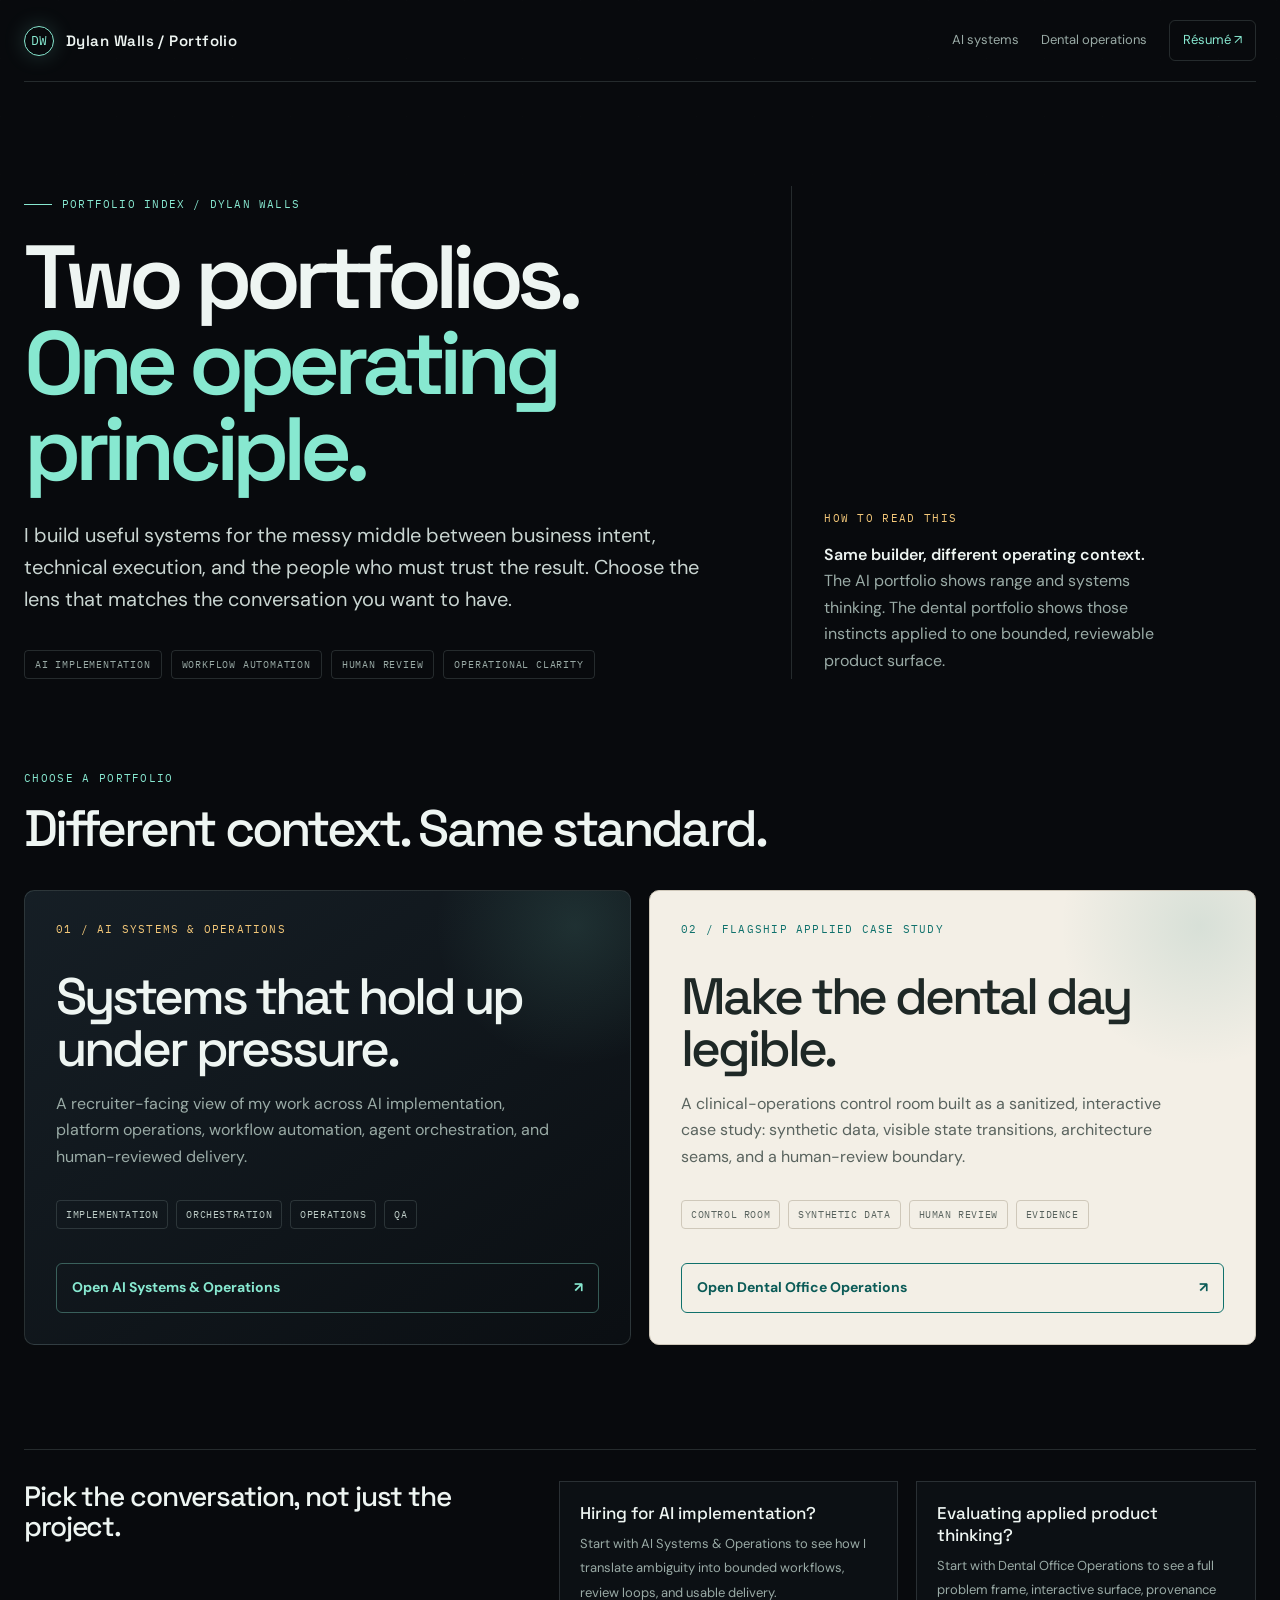
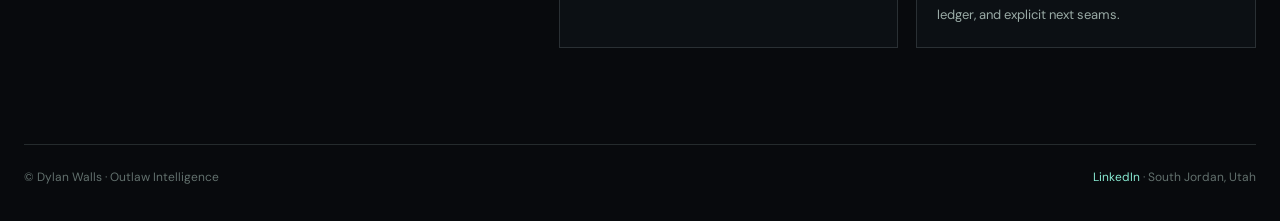
==== commit bee33793: "Create portfolio selector and AI branch" ====
--- a/index.html
+++ b/index.html
@@ -3,43 +3,69 @@
 <head>
 <meta charset="utf-8">
 <meta name="viewport" content="width=device-width,initial-scale=1">
-<meta name="description" content="Dylan Walls — AI systems builder, operations engineer, and founder of Outlaw Intelligence.">
-<title>Dylan Walls — AI Systems Builder</title>
+<meta name="description" content="Dylan Walls — choose between the AI Systems & Operations portfolio and the Dental Office Operations portfolio.">
+<title>Dylan Walls — Portfolio Index</title>
 <link rel="preconnect" href="https://fonts.googleapis.com">
 <link rel="preconnect" href="https://fonts.gstatic.com" crossorigin>
 <link href="https://fonts.googleapis.com/css2?family=DM+Sans:wght@400;500;600;700&family=Space+Grotesk:wght@400;500;600;700&family=IBM+Plex+Mono:wght@400;500&display=swap" rel="stylesheet">
 <style>
-:root{--bg:#080a0d;--panel:#0e1217;--panel2:#121820;--ink:#eef5f2;--muted:#93a39f;--faint:#5d6a68;--line:rgba(208,231,224,.13);--cyan:#87e8d0;--cyan2:#b6ffe8;--gold:#f4c879;--violet:#a99cff;--red:#ff8f7a;--max:1240px}
-*{box-sizing:border-box}html{scroll-behavior:smooth}body{margin:0;background:var(--bg);color:var(--ink);font-family:'DM Sans',system-ui,sans-serif;line-height:1.55}body:before{content:"";position:fixed;inset:0;pointer-events:none;opacity:.18;background-image:linear-gradient(rgba(255,255,255,.035) 1px,transparent 1px),linear-gradient(90deg,rgba(255,255,255,.035) 1px,transparent 1px);background-size:56px 56px;mask-image:linear-gradient(to bottom,black,transparent 72%)}a{color:inherit;text-decoration:none}.wrap{width:min(calc(100% - 48px),var(--max));margin:auto}.mono{font:12px 'IBM Plex Mono',monospace;letter-spacing:.08em;text-transform:uppercase}.eyebrow{color:var(--cyan);display:flex;align-items:center;gap:10px}.eyebrow:before{content:"";width:26px;height:1px;background:var(--cyan)}
-nav{height:78px;display:flex;align-items:center;justify-content:space-between;border-bottom:1px solid var(--line);position:relative;z-index:2}.brand{display:flex;align-items:center;gap:12px;font:600 15px 'Space Grotesk',sans-serif;letter-spacing:.03em}.mark{width:28px;height:28px;border:1px solid var(--cyan);border-radius:50%;display:grid;place-items:center;color:var(--cyan);font:14px 'IBM Plex Mono',monospace;box-shadow:0 0 22px rgba(135,232,208,.22)}nav .links{display:flex;gap:26px;color:var(--muted);font-size:13px}nav .links a:hover{color:var(--ink)}.nav-cta{border:1px solid var(--line);padding:9px 14px;border-radius:7px;color:var(--cyan);font-size:13px}
-.hero{min-height:690px;display:grid;grid-template-columns:1.12fr .88fr;gap:48px;align-items:center;position:relative}.hero-copy{padding:72px 0 88px}.hero h1{font:600 clamp(48px,6.2vw,88px)/.98 'Space Grotesk',sans-serif;letter-spacing:-.065em;margin:24px 0 28px;max-width:760px}.hero h1 span{color:var(--cyan)}.lede{font-size:19px;line-height:1.65;color:#c6d4d0;max-width:620px}.actions{display:flex;gap:12px;margin-top:34px;flex-wrap:wrap}.btn{display:inline-flex;align-items:center;gap:10px;padding:13px 17px;border-radius:7px;font-weight:600;font-size:14px;transition:.2s ease}.btn.primary{background:var(--cyan);color:#07100e}.btn.primary:hover{background:var(--cyan2);transform:translateY(-2px)}.btn.ghost{border:1px solid var(--line);color:var(--ink)}.btn.ghost:hover{border-color:var(--cyan);color:var(--cyan)}
-.hero-visual{height:450px;position:relative;display:grid;place-items:center}.orbit{width:min(390px,80vw);aspect-ratio:1;border:1px solid rgba(135,232,208,.2);border-radius:50%;position:relative;transform:rotate(-16deg);box-shadow:0 0 90px rgba(135,232,208,.07),inset 0 0 70px rgba(135,232,208,.04)}.orbit:before,.orbit:after{content:"";position:absolute;inset:11%;border:1px solid rgba(244,200,121,.22);border-radius:50%;transform:rotate(48deg) scaleX(.7)}.orbit:after{inset:25%;border-color:rgba(169,156,255,.25);transform:rotate(-22deg) scaleX(.72)}.core{position:absolute;left:50%;top:50%;width:98px;height:98px;transform:translate(-50%,-50%);border-radius:50%;background:radial-gradient(circle,#f4fff9 0 4%,var(--cyan) 18%,rgba(135,232,208,.16) 55%,transparent 72%);filter:blur(.2px);box-shadow:0 0 40px rgba(135,232,208,.55)}.node{position:absolute;width:7px;height:7px;border-radius:50%;background:var(--cyan2);box-shadow:0 0 12px var(--cyan)}.n1{left:14%;top:34%}.n2{right:17%;top:27%;background:var(--gold);box-shadow:0 0 12px var(--gold)}.n3{right:12%;bottom:30%;background:var(--violet);box-shadow:0 0 12px var(--violet)}.n4{left:23%;bottom:18%;background:var(--gold);box-shadow:0 0 12px var(--gold)}.orbit-label{position:absolute;color:var(--muted);font:11px 'IBM Plex Mono',monospace;letter-spacing:.06em}.label-a{top:20px;right:8px}.label-b{bottom:32px;left:0}.signal{position:absolute;bottom:15px;right:8%;padding:13px 15px;background:rgba(14,18,23,.84);border:1px solid var(--line);border-radius:8px;backdrop-filter:blur(12px);font-size:12px;color:var(--muted)}.signal b{color:var(--cyan);font-weight:500}.hero-foot{display:flex;gap:22px;flex-wrap:wrap;margin-top:42px;color:var(--faint);font-size:12px}.hero-foot span{display:flex;align-items:center;gap:8px}.dot{width:6px;height:6px;border-radius:50%;background:var(--cyan);box-shadow:0 0 9px var(--cyan)}
-.section{padding:112px 0;border-top:1px solid var(--line)}.section-head{display:flex;justify-content:space-between;gap:30px;align-items:end;margin-bottom:44px}.section h2{font:500 clamp(30px,4vw,52px)/1.05 'Space Grotesk',sans-serif;letter-spacing:-.045em;margin:14px 0 0}.section-intro{max-width:460px;color:var(--muted);margin:0}.signal-grid{display:grid;grid-template-columns:repeat(4,1fr);border-top:1px solid var(--line);border-bottom:1px solid var(--line)}.signal-cell{padding:24px 20px 26px;border-right:1px solid var(--line)}.signal-cell:last-child{border-right:0}.signal-num{font:42px 'Space Grotesk',sans-serif;color:var(--ink);letter-spacing:-.06em}.signal-label{color:var(--muted);font-size:13px;margin-top:4px}.signal-note{font:11px 'IBM Plex Mono',monospace;color:var(--faint);margin-top:18px}
-.system{display:grid;grid-template-columns:.8fr 1.2fr;gap:70px;align-items:start}.system-copy p{color:var(--muted);font-size:17px}.principles{display:grid;grid-template-columns:1fr 1fr;gap:1px;background:var(--line);border:1px solid var(--line)}.principle{background:var(--panel);padding:23px}.principle h3{font:500 18px 'Space Grotesk',sans-serif;margin:0 0 8px}.principle p{font-size:13px;color:var(--muted);margin:0}.index{color:var(--cyan);font:11px 'IBM Plex Mono',monospace;display:block;margin-bottom:16px}
-.projects{display:grid;grid-template-columns:repeat(3,1fr);gap:18px}.project{background:linear-gradient(145deg,rgba(18,24,32,.95),rgba(12,15,20,.95));border:1px solid var(--line);padding:28px;border-radius:9px;position:relative;overflow:hidden;min-height:320px}.project:after{content:"";position:absolute;width:220px;height:220px;border-radius:50%;right:-90px;top:-90px;background:radial-gradient(circle,rgba(135,232,208,.12),transparent 68%)}.project-top{display:flex;justify-content:space-between;gap:20px}.project h3{font:500 24px 'Space Grotesk',sans-serif;letter-spacing:-.03em;margin:0 0 10px}.project p{color:var(--muted);max-width:520px;font-size:14px}.project-tag{color:var(--gold);font:11px 'IBM Plex Mono',monospace;white-space:nowrap}.project ul{padding:0;margin:24px 0 0;list-style:none;display:flex;gap:8px;flex-wrap:wrap}.project li{border:1px solid var(--line);color:#b5c4c0;padding:6px 8px;border-radius:4px;font:11px 'IBM Plex Mono',monospace}.project-link{position:absolute;bottom:25px;color:var(--cyan);font-size:13px}.project-link:after{content:"  ↗"}
-.timeline{position:relative;margin-top:20px}.timeline:before{content:"";position:absolute;left:112px;top:0;bottom:0;width:1px;background:var(--line)}.role{display:grid;grid-template-columns:112px 1fr;gap:42px;padding:0 0 46px}.role-time{color:var(--faint);font:11px 'IBM Plex Mono',monospace;padding-top:6px}.role-body{position:relative}.role-body:before{content:"";position:absolute;left:-48px;top:8px;width:9px;height:9px;border:2px solid var(--cyan);background:var(--bg);border-radius:50%;box-shadow:0 0 12px rgba(135,232,208,.5)}.role h3{font:500 23px 'Space Grotesk',sans-serif;margin:0}.role-company{color:var(--cyan);font-size:14px;margin:4px 0 15px}.role p{color:var(--muted);font-size:14px;max-width:750px;margin:0}.role ul{color:var(--muted);font-size:14px;margin:16px 0 0;padding-left:18px}.role li{margin:7px 0}
-.stack{display:grid;grid-template-columns:1fr 1fr;gap:16px}.stack-block{padding:24px;border:1px solid var(--line);background:var(--panel)}.stack-block h3{font:500 16px 'Space Grotesk',sans-serif;margin:0 0 17px}.chips{display:flex;gap:7px;flex-wrap:wrap}.chip{padding:7px 9px;border:1px solid var(--line);border-radius:5px;color:#c1d0cb;font:11px 'IBM Plex Mono',monospace}.contact{padding:82px 0 112px;display:grid;grid-template-columns:1fr auto;align-items:end;gap:30px}.contact h2{font:500 clamp(38px,6vw,76px)/.97 'Space Grotesk',sans-serif;letter-spacing:-.06em;margin:14px 0;max-width:760px}.contact p{color:var(--muted);font-size:17px;max-width:570px}.contact-links{display:flex;flex-direction:column;gap:12px;align-items:flex-end}.contact-links a{color:var(--cyan);font:13px 'IBM Plex Mono',monospace}.contact-links a:hover{text-decoration:underline}footer{border-top:1px solid var(--line);padding:23px 0 34px;display:flex;justify-content:space-between;color:var(--faint);font-size:12px}.reveal{opacity:0;transform:translateY(14px);animation:in .8s ease forwards}.d2{animation-delay:.12s}.d3{animation-delay:.24s}@keyframes in{to{opacity:1;transform:none}}@media (prefers-reduced-motion:reduce){html{scroll-behavior:auto}.reveal{animation:none;opacity:1;transform:none}}@media(max-width:820px){.wrap{width:min(calc(100% - 32px),var(--max))}nav .links{display:none}.hero{grid-template-columns:1fr;min-height:auto}.hero-copy{padding:72px 0 0}.hero-visual{height:380px}.section{padding:78px 0}.section-head,.contact{display:block}.section-intro{margin-top:20px}.signal-grid{grid-template-columns:1fr 1fr}.signal-cell:nth-child(2){border-right:0}.signal-cell:nth-child(-n+2){border-bottom:1px solid var(--line)}.projects,.system{grid-template-columns:1fr;gap:16px}.stack{grid-template-columns:1fr}.contact-links{align-items:flex-start;margin-top:30px}.timeline:before{left:0}.role{grid-template-columns:1fr;gap:9px;padding-left:24px}.role-body:before{left:-29px}.role-time{padding-top:0}.hero h1{font-size:clamp(46px,14vw,72px)}}
+:root{--bg:#080a0d;--panel:#11171c;--panel2:#172027;--ink:#eef5f2;--muted:#9aaba6;--faint:#62706d;--line:rgba(208,231,224,.15);--cyan:#87e8d0;--cyan2:#b6ffe8;--gold:#f4c879;--paper:#f3efe6;--paper-ink:#1e2826;--paper-muted:#59635e;--paper-line:#cfc8ba;--signal:#0f716c;--max:1240px}
+*{box-sizing:border-box}html{scroll-behavior:smooth}body{margin:0;background:var(--bg);color:var(--ink);font-family:'DM Sans',system-ui,sans-serif;line-height:1.55}body:before{content:"";position:fixed;inset:0;pointer-events:none;opacity:.2;background-image:linear-gradient(rgba(255,255,255,.035) 1px,transparent 1px),linear-gradient(90deg,rgba(255,255,255,.035) 1px,transparent 1px);background-size:58px 58px;mask-image:linear-gradient(to bottom,#000,transparent 80%)}a{color:inherit;text-decoration:none}.shell{width:min(calc(100% - 48px),var(--max));margin:0 auto;position:relative;z-index:1}.mono{font:11px 'IBM Plex Mono',monospace;letter-spacing:.11em;text-transform:uppercase}.eyebrow{display:flex;align-items:center;gap:10px;color:var(--cyan)}.eyebrow:before{content:"";width:28px;height:1px;background:var(--cyan)}a:focus-visible{outline:3px solid var(--gold);outline-offset:5px}
+.site-header{min-height:82px;display:flex;align-items:center;justify-content:space-between;border-bottom:1px solid var(--line)}.brand{display:inline-flex;align-items:center;gap:12px;font:600 15px 'Space Grotesk',sans-serif;letter-spacing:.03em}.mark{width:30px;height:30px;display:grid;place-items:center;border:1px solid var(--cyan);border-radius:50%;color:var(--cyan);font:13px 'IBM Plex Mono',monospace;box-shadow:0 0 22px rgba(135,232,208,.2)}.header-nav{display:flex;align-items:center;gap:22px;color:var(--muted);font-size:13px}.header-nav a:hover{color:var(--ink)}.header-nav .resume{padding:9px 13px;border:1px solid var(--line);border-radius:6px;color:var(--cyan)}
+.hero{display:grid;grid-template-columns:minmax(0,1.2fr) minmax(280px,.8fr);gap:70px;align-items:end;padding:104px 0 86px}.hero h1{max-width:820px;margin:23px 0 27px;font:600 clamp(49px,7vw,94px)/.96 'Space Grotesk',sans-serif;letter-spacing:-.07em}.hero h1 em{font-style:normal;color:var(--cyan)}.hero-lede{max-width:690px;margin:0;color:#c9d5d1;font-size:20px;line-height:1.6}.hero-facts{display:flex;flex-wrap:wrap;gap:9px;margin:35px 0 0;padding:0;list-style:none}.hero-facts li{padding:7px 10px;border:1px solid var(--line);border-radius:4px;color:var(--muted);font:10px 'IBM Plex Mono',monospace;letter-spacing:.08em;text-transform:uppercase}.hero-note{align-self:stretch;display:flex;flex-direction:column;justify-content:flex-end;padding:0 0 5px 32px;border-left:1px solid var(--line)}.hero-note-label{color:var(--gold);font:11px 'IBM Plex Mono',monospace;letter-spacing:.12em;text-transform:uppercase}.hero-note p{max-width:330px;margin:17px 0 0;color:var(--muted);font-size:16px;line-height:1.65}.hero-note strong{color:var(--ink);font-weight:600}
+.selector{padding:0 0 104px}.section-kicker{color:var(--cyan);font:11px 'IBM Plex Mono',monospace;letter-spacing:.12em;text-transform:uppercase}.selector h2{margin:12px 0 34px;font:500 clamp(32px,4vw,52px)/1.05 'Space Grotesk',sans-serif;letter-spacing:-.055em}.portfolio-grid{display:grid;grid-template-columns:repeat(2,minmax(0,1fr));gap:18px}.portfolio-card{min-height:455px;display:flex;flex-direction:column;padding:31px;border:1px solid var(--line);border-radius:10px;position:relative;overflow:hidden;transition:transform .22s ease,border-color .22s ease}.portfolio-card:hover{transform:translateY(-5px)}.portfolio-card.ai{background:linear-gradient(145deg,rgba(22,31,38,.98),rgba(11,15,19,.98))}.portfolio-card.ai:hover{border-color:rgba(135,232,208,.55)}.portfolio-card.dental{background:var(--paper);color:var(--paper-ink);border-color:var(--paper-line)}.portfolio-card.dental:hover{border-color:var(--signal)}.portfolio-card:after{content:"";position:absolute;right:-90px;top:-110px;width:290px;height:290px;border-radius:50%;background:radial-gradient(circle,rgba(135,232,208,.12),transparent 68%);pointer-events:none}.portfolio-card.dental:after{background:radial-gradient(circle,rgba(15,113,108,.12),transparent 68%)}.card-index{position:relative;z-index:1;color:var(--gold);font:11px 'IBM Plex Mono',monospace;letter-spacing:.11em;text-transform:uppercase}.dental .card-index{color:var(--signal)}.portfolio-card h3{position:relative;z-index:1;max-width:520px;margin:35px 0 16px;font:500 clamp(31px,4vw,52px)/1.02 'Space Grotesk',sans-serif;letter-spacing:-.06em}.portfolio-card p{position:relative;z-index:1;max-width:500px;margin:0;color:var(--muted);font-size:16px;line-height:1.65}.dental p{color:var(--paper-muted)}.card-lanes{position:relative;z-index:1;display:flex;flex-wrap:wrap;gap:8px;margin:30px 0 0}.card-lanes span{padding:7px 9px;border:1px solid var(--line);border-radius:4px;color:#bdccc7;font:10px 'IBM Plex Mono',monospace;letter-spacing:.06em;text-transform:uppercase}.dental .card-lanes span{border-color:var(--paper-line);color:var(--paper-muted)}.card-action{position:relative;z-index:1;display:inline-flex;align-items:center;justify-content:space-between;gap:15px;min-height:48px;margin-top:auto;padding:13px 15px;border:1px solid rgba(135,232,208,.35);border-radius:6px;color:var(--cyan);font-weight:700;font-size:14px}.card-action:hover{border-color:var(--cyan);background:rgba(135,232,208,.07)}.dental .card-action{border-color:var(--signal);color:var(--signal-dark,#0b5b57)}.dental .card-action:hover{background:rgba(15,113,108,.08)}
+.guidance{display:grid;grid-template-columns:.8fr 1.2fr;gap:70px;padding:31px 0 96px;border-top:1px solid var(--line)}.guidance h2{margin:0;font:500 28px/1.1 'Space Grotesk',sans-serif;letter-spacing:-.04em}.guidance-copy{display:grid;grid-template-columns:1fr 1fr;gap:18px}.guidance-copy article{padding:20px;border:1px solid var(--line);background:rgba(17,23,28,.55)}.guidance-copy strong{display:block;margin-bottom:7px;color:var(--ink);font:500 17px 'Space Grotesk',sans-serif}.guidance-copy span{color:var(--muted);font-size:13px;line-height:1.6}
+.site-footer{display:flex;justify-content:space-between;gap:20px;padding:23px 0 34px;border-top:1px solid var(--line);color:var(--faint);font-size:12px}.site-footer a{color:var(--cyan)}.site-footer a:hover{text-decoration:underline;text-underline-offset:3px}
+@media (prefers-reduced-motion:reduce){html{scroll-behavior:auto}.portfolio-card{transition:none}.portfolio-card:hover{transform:none}}
+@media(max-width:820px){.shell{width:min(calc(100% - 32px),var(--max))}.header-nav a:not(.resume){display:none}.hero{grid-template-columns:1fr;gap:42px;padding:76px 0 68px}.hero-note{padding:25px 0 0;border-top:1px solid var(--line);border-left:0}.hero-note p{max-width:580px}.portfolio-grid,.guidance{grid-template-columns:1fr}.portfolio-card{min-height:390px}.guidance{gap:27px}.guidance-copy{grid-template-columns:1fr}}
+@media(max-width:540px){.site-header{min-height:70px}.brand{font-size:13px}.brand .mark{width:27px;height:27px}.header-nav .resume{padding:8px 10px;font-size:11px}.hero h1{font-size:clamp(43px,13vw,66px)}.hero-lede{font-size:18px}.selector{padding-bottom:76px}.portfolio-card{min-height:410px;padding:24px}.portfolio-card h3{margin-top:29px;font-size:38px}.site-footer{flex-direction:column;gap:8px}}
 </style>
 </head>
 <body>
-<div class="wrap">
-<nav><a class="brand" href="#top"><span class="mark">DW</span><span>DYLAN WALLS<span style="color:var(--cyan)"> / AI SYSTEMS</span></span></a><div class="links"><a href="#proof">Proof</a><a href="#systems">Systems</a><a href="#experience">Background</a><a href="#contact" class="nav-cta">Start a conversation</a></div></nav>
-<main id="top">
-<section class="hero">
-<div class="hero-copy reveal"><div class="eyebrow mono">AI implementation · platform operations · workflow automation</div><h1>I turn complex operations into <span>systems that work.</span></h1><p class="lede">I build and test AI-assisted workflows that connect models, APIs, browser automation, documentation, and human review. My edge is operational discipline: clear inputs and outputs, bounded tools, approval points, and visible failure handling.</p><div class="actions"><a class="btn primary" href="#proof">Review the evidence <span>↓</span></a><a class="btn ghost" href="Dylan_Walls_Public_Resume.pdf" target="_blank">Open résumé <span>↗</span></a><a class="btn ghost" href="https://www.linkedin.com/in/dylan-walls-6b634a3b6">Contact Dylan <span>↗</span></a></div><div class="hero-foot mono"><span><i class="dot"></i> South Jordan, Utah</span><span><i class="dot"></i> Active Secret clearance</span><span><i class="dot"></i> Open to implementation & operations roles</span></div></div>
-<div class="hero-visual reveal d2"><div class="orbit"><span class="core"></span><span class="node n1"></span><span class="node n2"></span><span class="node n3"></span><span class="node n4"></span><span class="orbit-label label-a">human + machine</span><span class="orbit-label label-b">route · build · review</span></div><div class="signal mono">SYSTEM STATUS <b>● OPERATIONAL</b><br><span style="color:var(--faint)">context → execution → evidence</span></div></div>
-</section>
-<section class="section reveal" id="proof"><div class="section-head"><div><div class="eyebrow mono">01 / operating scale</div><h2>Proof before promises.</h2></div><p class="section-intro">The value of AI is not the demo. It is what happens when a system meets ambiguity, people, constraints, and consequences.</p></div><div class="signal-grid"><div class="signal-cell"><div class="signal-num">430+</div><div class="signal-label">person workforce systems supported</div><div class="signal-note">TSA · workforce operations</div></div><div class="signal-cell"><div class="signal-num">363</div><div class="signal-label">officers directed in mission-critical operations</div><div class="signal-note">TSA · supervisory leadership</div></div><div class="signal-cell"><div class="signal-num">30K+</div><div class="signal-label">passengers processed daily through a 16-lane checkpoint</div><div class="signal-note">wait times maintained below 20 min</div></div><div class="signal-cell"><div class="signal-num">1</div><div class="signal-label">operating principle: make the system useful</div><div class="signal-note">reliability · adoption · accountability</div></div></div></section>
-<section class="section" id="systems"><div class="section-head"><div><div class="eyebrow mono">02 / systems thinking</div><h2>Built for the messy middle.</h2></div><p class="section-intro">My work sits between business intent and technical execution: define the problem, build the workflow, create the review loop, and make the result usable.</p></div><div class="system"><div class="system-copy"><p>Through Outlaw Intelligence, I have been building and testing a hands-on AI operating environment—not a collection of disconnected prompts.</p><p>It connects agent routing, contextual memory, tool use, knowledge management, browser automation, customer-facing interfaces, and human review into repeatable workflows.</p><p class="mono" style="color:var(--cyan);font-size:12px">The north star → useful, understandable, reliable</p><p class="mono" style="color:var(--gold);font-size:11px">Portfolio scope → prototypes and internal systems are labeled; no sensitive TSA information is shown.</p></div><div class="principles"><div class="principle"><span class="index">01 / translate</span><h3>Business → system</h3><p>Turn ambiguous needs into requirements, workflows, documentation, and adoption paths.</p></div><div class="principle"><span class="index">02 / orchestrate</span><h3>Agents → outcomes</h3><p>Route work to the right capability with context, bounded tasks, and clear handoffs.</p></div><div class="principle"><span class="index">03 / review</span><h3>Automation → trust</h3><p>Use QA gates, evidence, and human approval where failure is expensive.</p></div><div class="principle"><span class="index">04 / operate</span><h3>Prototype → practice</h3><p>Design for maintainability, observability, and the person who must use the result.</p></div></div></div></section>
-<section class="section" id="projects"><div class="section-head"><div><div class="eyebrow mono">03 / selected systems</div><h2>What I build when no one is watching.</h2></div><p class="section-intro">A portfolio of applied systems built to solve real workflow, knowledge, customer, and operational problems.</p></div><div class="projects"><article class="project"><div class="project-top"><div><h3>Agentic workflow orchestration</h3><span class="project-tag">OUTLAW INTELLIGENCE</span><a href="dental-office-operations/" style="display:inline-block;margin-top:12px;color:var(--cyan);font-size:13px;text-underline-offset:3px">Featured case study · Dental office operations ↗</a></div></div><p>A multi-agent operating model for routing research, implementation, review, and execution work across specialized capabilities. Designed around bounded tasks, contextual handoffs, review checkpoints, and visible failure.</p><ul><li>agent routing</li><li>tool use</li><li>human-in-loop</li><li>QA gates</li></ul><a class="project-link" href="https://github.com/Outlaw-Intelligence/outlaw-audit" target="_blank" rel="noreferrer">Explore the build surface</a></article><article class="project"><div class="project-top"><div><h3>AI customer interaction systems</h3><span class="project-tag">WEB · CHAT · LEAD FLOW</span></div></div><p>Customer-facing websites that combine clear conversion paths with LLM-powered chat experiences, lead capture, and structured follow-up. The goal is not “add a chatbot”—it is reduce friction between intent and action.</p><ul><li>chatbot UX</li><li>lead capture</li><li>web systems</li><li>automation</li></ul><a class="project-link" href="https://www.linkedin.com/in/dylan-walls-6b634a3b6">Request walkthrough</a></article><article class="project"><div class="project-top"><div><h3>Knowledge & remote operations</h3><span class="project-tag">INTERNAL SYSTEM · OBSIDIAN · TELEGRAM</span></div></div><p>A structured internal environment for durable documentation, contextual retrieval, remote command, state visibility, and human review. It connects the knowledge layer to the operating layer without pretending every component is production software.</p><ul><li>knowledge architecture</li><li>retrieval workflows</li><li>remote control</li><li>runbooks & review</li></ul><a class="project-link" href="https://www.linkedin.com/in/dylan-walls-6b634a3b6">Discuss the architecture</a></article></div></section>
-<section class="section" id="experience"><div class="section-head"><div><div class="eyebrow mono">04 / background</div><h2>Operational rigor, applied to AI.</h2></div><p class="section-intro">I am moving from mission-critical operations and workforce systems into AI implementation and platform operations—supported by hands-on portfolio building, not inflated enterprise claims.</p></div><div class="timeline"><article class="role"><div class="role-time">2024 — NOW</div><div class="role-body"><h3>Operations Coordinator & Workforce Systems Lead</h3><div class="role-company">Transportation Security Administration</div><p>Coordinate workforce operations, onboarding execution, staffing strategy, and workforce systems supporting more than 430 personnel.</p><ul><li>Build Salesforce SAM models for workforce planning, operational visibility, forecasting, and leadership decisions.</li><li>Translate operational requirements, policy constraints, and stakeholder requests into repeatable workflows and documentation.</li><li>Develop reporting, staffing forecasts, and performance insights for leadership stakeholders.</li></ul></div></article><article class="role"><div class="role-time">2022 — 2024</div><div class="role-body"><h3>Supervisory Transportation Security Officer</h3><div class="role-company">Transportation Security Administration</div><p>Directed workforce deployment and operational readiness for 363 officers in a high-consequence environment.</p><ul><li>Managed a 16-lane passenger screening checkpoint processing more than 30,000 passengers daily while maintaining wait times below 20 minutes.</li><li>Led issue resolution, stakeholder coordination, operational decisions, training, coaching, and corrective action.</li></ul></div></article><article class="role"><div class="role-time">CURRENT</div><div class="role-body"><h3>Founder & AI Systems Builder</h3><div class="role-company">Outlaw Intelligence</div><p>Design and build practical AI workflow systems for research, reporting, customer interaction, knowledge management, and agent operations.</p><ul><li>Build with OpenAI, Claude, Hermes, OpenClaw, Python, APIs, GitHub, browser automation, and local language models.</li><li>Prototype rapidly, then add review, documentation, and operational controls so the system can be trusted by its users.</li></ul></div></article></div></section>
-<section class="section" id="stack"><div class="section-head"><div><div class="eyebrow mono">05 / technical surface</div><h2>Enough range to connect the layers.</h2></div><p class="section-intro">I am strongest where systems, people, and implementation meet—and I can work down into the tools when the problem requires it.</p></div><div class="stack"><div class="stack-block"><h3>AI & orchestration</h3><div class="chips"><span class="chip">OpenAI</span><span class="chip">Claude</span><span class="chip">agentic workflows</span><span class="chip">prompt engineering</span><span class="chip">human-in-the-loop</span><span class="chip">LLM evaluation</span><span class="chip">RAG concepts</span></div></div><div class="stack-block"><h3>Systems & automation</h3><div class="chips"><span class="chip">Python</span><span class="chip">APIs</span><span class="chip">GitHub</span><span class="chip">browser automation</span><span class="chip">Telegram bots</span><span class="chip">Salesforce SAM</span><span class="chip">workflow design</span></div></div><div class="stack-block"><h3>Knowledge & operations</h3><div class="chips"><span class="chip">Obsidian</span><span class="chip">documentation</span><span class="chip">requirements</span><span class="chip">onboarding</span><span class="chip">training</span><span class="chip">reporting</span><span class="chip">change management</span></div></div><div class="stack-block"><h3>Role fit</h3><div class="chips"><span class="chip">AI implementation</span><span class="chip">AI solutions</span><span class="chip">automation engineering</span><span class="chip">AI operations</span><span class="chip">LLM QA</span><span class="chip">technical enablement</span><span class="chip">AI customer success</span></div></div></div></section>
-<section class="contact" id="contact"><div><div class="eyebrow mono">06 / next conversation</div><h2>Give me a real problem. I’ll show you how I think.</h2><p>I am looking for a team building useful AI products—not theater. Open to AI implementation, AI platform operations, workflow automation, AI QA/evaluation, and AI business-systems conversations.</p><div class="actions"><a class="btn primary" href="https://www.linkedin.com/in/dylan-walls-6b634a3b6">Connect on LinkedIn <span>↗</span></a><a class="btn ghost" href="Dylan_Walls_Public_Resume.pdf" target="_blank">Résumé <span>↗</span></a><a class="btn ghost" href="https://www.linkedin.com/in/dylan-walls-6b634a3b6" target="_blank" rel="noreferrer">LinkedIn <span>↗</span></a></div></div><div class="contact-links"><a href="https://github.com/Outlaw-Intelligence/outlaw-audit" target="_blank" rel="noreferrer">github.com/Outlaw-Intelligence/outlaw-audit</a><a href="https://www.linkedin.com/in/dylan-walls-6b634a3b6" target="_blank" rel="noreferrer">linkedin.com/in/dylan-walls-6b634a3b6</a><span class="mono" style="color:var(--faint)">South Jordan, Utah · active Secret clearance</span></div></section>
+<div class="shell">
+<header class="site-header">
+  <a class="brand" href="./"><span class="mark">DW</span><span>Dylan Walls / Portfolio</span></a>
+  <nav class="header-nav" aria-label="Portfolio navigation"><a href="ai-systems/">AI systems</a><a href="dental-office-operations/">Dental operations</a><a class="resume" href="Dylan_Walls_Public_Resume.pdf" target="_blank">Résumé ↗</a></nav>
+</header>
+<main>
+  <section class="hero" aria-labelledby="page-title">
+    <div>
+      <p class="eyebrow mono">Portfolio index / Dylan Walls</p>
+      <h1 id="page-title">Two portfolios. <em>One operating principle.</em></h1>
+      <p class="hero-lede">I build useful systems for the messy middle between business intent, technical execution, and the people who must trust the result. Choose the lens that matches the conversation you want to have.</p>
+      <ul class="hero-facts mono" aria-label="Portfolio themes"><li>AI implementation</li><li>Workflow automation</li><li>Human review</li><li>Operational clarity</li></ul>
+    </div>
+    <aside class="hero-note"><span class="hero-note-label">How to read this</span><p><strong>Same builder, different operating context.</strong> The AI portfolio shows range and systems thinking. The dental portfolio shows those instincts applied to one bounded, reviewable product surface.</p></aside>
+  </section>
+  <section class="selector" aria-labelledby="selector-title">
+    <span class="section-kicker">Choose a portfolio</span>
+    <h2 id="selector-title">Different context. Same standard.</h2>
+    <div class="portfolio-grid">
+      <article class="portfolio-card ai">
+        <span class="card-index">01 / AI systems &amp; operations</span>
+        <h3>Systems that hold up under pressure.</h3>
+        <p>A recruiter-facing view of my work across AI implementation, platform operations, workflow automation, agent orchestration, and human-reviewed delivery.</p>
+        <div class="card-lanes" aria-label="AI portfolio topics"><span>Implementation</span><span>Orchestration</span><span>Operations</span><span>QA</span></div>
+        <a class="card-action" href="ai-systems/">Open AI Systems &amp; Operations <span aria-hidden="true">↗</span></a>
+      </article>
+      <article class="portfolio-card dental">
+        <span class="card-index">02 / flagship applied case study</span>
+        <h3>Make the dental day legible.</h3>
+        <p>A clinical-operations control room built as a sanitized, interactive case study: synthetic data, visible state transitions, architecture seams, and a human-review boundary.</p>
+        <div class="card-lanes" aria-label="Dental portfolio topics"><span>Control room</span><span>Synthetic data</span><span>Human review</span><span>Evidence</span></div>
+        <a class="card-action" href="dental-office-operations/">Open Dental Office Operations <span aria-hidden="true">↗</span></a>
+      </article>
+    </div>
+  </section>
+  <section class="guidance" aria-labelledby="guidance-title">
+    <h2 id="guidance-title">Pick the conversation, not just the project.</h2>
+    <div class="guidance-copy">
+      <article><strong>Hiring for AI implementation?</strong><span>Start with AI Systems &amp; Operations to see how I translate ambiguity into bounded workflows, review loops, and usable delivery.</span></article>
+      <article><strong>Evaluating applied product thinking?</strong><span>Start with Dental Office Operations to see a full problem frame, interactive surface, provenance ledger, and explicit next seams.</span></article>
+    </div>
+  </section>
 </main>
-<footer><span>© Dylan Walls · AI Systems Builder</span><span class="mono">designed for clarity · built for proof</span></footer>
+<footer class="site-footer"><span>© Dylan Walls · Outlaw Intelligence</span><span><a href="https://www.linkedin.com/in/dylan-walls-6b634a3b6" rel="noreferrer">LinkedIn</a> · South Jordan, Utah</span></footer>
 </div>
-<script>
-const observer=new IntersectionObserver(entries=>entries.forEach(e=>{if(e.isIntersecting)e.target.classList.add('reveal')}),{threshold:.08});document.querySelectorAll('.section,.role,.project,.stack-block').forEach(el=>observer.observe(el));
-</script>
 </body>
-</html>+</html>
